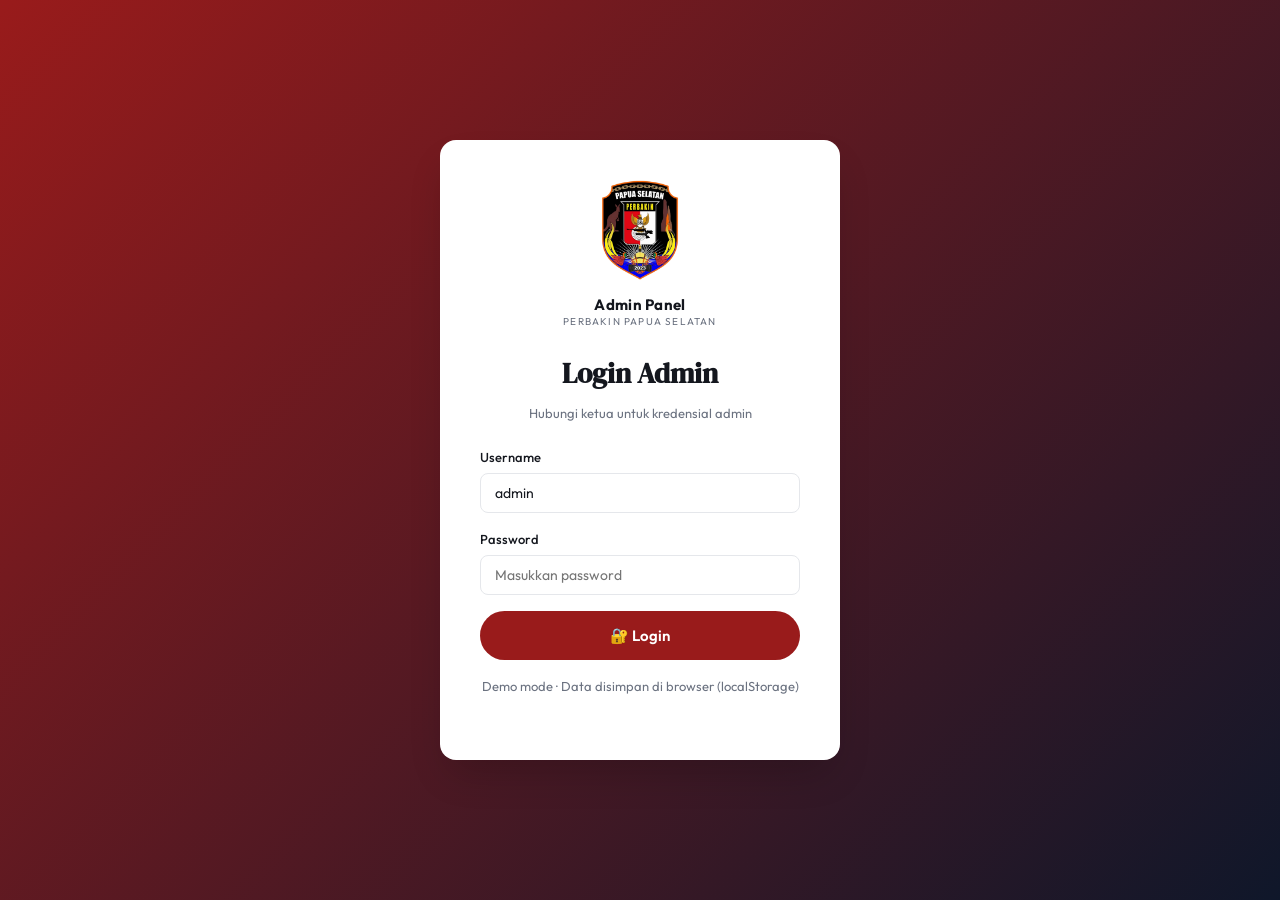
==== admin.html @ 701f8ef0 "Multi-upload galeri + PDF 100MB" ====
<!DOCTYPE html>
<html lang="id">
<head>
<meta charset="UTF-8" />
<meta name="viewport" content="width=device-width, initial-scale=1.0" />
<title>Admin — PERBAKIN Papua Selatan</title>
<link rel="preconnect" href="https://fonts.googleapis.com">
<link rel="preconnect" href="https://fonts.gstatic.com" crossorigin>
<link href="https://fonts.googleapis.com/css2?family=DM+Serif+Display&family=Outfit:wght@300;400;500;600;700;800&family=JetBrains+Mono:wght@400;500&display=swap" rel="stylesheet">
<link rel="icon" type="image/png" href="assets/logo.png">
<link rel="stylesheet" href="assets/style.css">
<style>
.empty-state { text-align: center; padding: 60px 24px; color: var(--muted); }
.pic-preview { width: 60px; height: 50px; border-radius: 6px; }
</style>
</head>
<body>

<!-- LOGIN SCREEN -->
<div id="login-screen" class="login-screen">
  <div class="login-box">
    <div class="logo" style="flex-direction: column; gap: 16px;">
      <img src="assets/logo.png" alt="PERBAKIN Papua Selatan" class="logo-img" style="height: 100px;" />
      <div class="logo-text text-center">
        <div class="logo-name">Admin Panel</div>
        <div class="logo-sub">PERBAKIN Papua Selatan</div>
      </div>
    </div>
    <h2>Login Admin</h2>
    <p>Hubungi ketua untuk kredensial admin</p>
    <form onsubmit="doLogin(event)">
      <div class="form-group">
        <label>Username</label>
        <input type="text" class="form-input" id="login-user" value="admin" required autocomplete="username">
      </div>
      <div class="form-group">
        <label>Password</label>
        <input type="password" class="form-input" id="login-pass" placeholder="Masukkan password" required autocomplete="current-password">
      </div>
      <button type="submit" class="btn btn-primary btn-block btn-lg">🔐 Login</button>
    </form>
    <p class="text-xs text-muted text-center mt-4">Demo mode · Data disimpan di browser (localStorage)</p>
  </div>
</div>

<!-- ADMIN LAYOUT -->
<div id="admin-layout" class="admin-layout" style="display: none;">
  <aside class="admin-sidebar">
    <a href="index.html" class="logo" style="margin-bottom: 8px;">
      <img src="assets/logo.png" alt="PERBAKIN Papua Selatan" class="logo-img" />
    </a>
    <div style="padding: 0 14px 16px; border-bottom: 1px solid #1e293b; margin-bottom: 16px;">
      <div class="logo-name" style="color: #fff; font-size: 13px;">Admin Panel</div>
      <div class="logo-sub" style="color: rgba(255,255,255,0.5);">PERBAKIN Papua Selatan</div>
    </div>
    <nav class="admin-nav">
      <a href="#" class="active" data-page="dashboard" onclick="showPage('dashboard')">📊 Dashboard</a>
      <a href="#" data-page="berita" onclick="showPage('berita')">📰 Berita</a>
      <a href="#" data-page="klub" onclick="showPage('klub')">🎯 Klub</a>
      <a href="#" data-page="pengurus" onclick="showPage('pengurus')">👥 Pengurus</a>
      <a href="#" data-page="pengumuman" onclick="showPage('pengumuman')">📢 Pengumuman</a>
      <a href="#" data-page="galeri" onclick="showPage('galeri')">🖼️ Galeri</a>
      <a href="#" data-page="kontak" onclick="showPage('kontak')">📞 Info Kontak</a>
      <a href="#" data-page="pendaftar" onclick="showPage('pendaftar')">👤 Pendaftar</a>
      <a href="#" data-page="pesan" onclick="showPage('pesan')">✉️ Pesan Masuk</a>
      <a href="#" data-page="settings" onclick="showPage('settings')">⚙️ Pengaturan</a>
      <a href="index.html" style="margin-top: 24px;">← Kembali ke Website</a>
      <a href="#" onclick="doLogout()">🚪 Logout</a>
    </nav>
  </aside>

  <main class="admin-main">
    <div id="admin-content"></div>
  </main>
</div>

<script src="assets/data.js"></script>
<script src="assets/app.js"></script>
<script>
let currentPage = 'dashboard';
const PIC_OPTIONS = ['pic-grad-1', 'pic-grad-2', 'pic-grad-3', 'pic-grad-4', 'pic-grad-5', 'pic-grad-6', 'pic-grad-7', 'pic-grad-8'];

function doLogin(e) {
  e.preventDefault();
  const user = document.getElementById('login-user').value.trim();
  const pass = document.getElementById('login-pass').value;

  const ADMIN_USER = 'admin';
  const ADMIN_PASS = '111';

  if (user !== ADMIN_USER || pass !== ADMIN_PASS) {
    showToast('Username atau password salah', 'error');
    document.getElementById('login-pass').value = '';
    document.getElementById('login-pass').focus();
    return;
  }

  document.getElementById('login-screen').style.display = 'none';
  document.getElementById('admin-layout').style.display = 'grid';
  showPage('dashboard');
  showToast('Login berhasil!', 'success');
}

function doLogout() {
  if (confirm('Yakin ingin logout?')) {
    document.getElementById('login-screen').style.display = 'flex';
    document.getElementById('admin-layout').style.display = 'none';
  }
}

function showPage(page) {
  currentPage = page;
  document.querySelectorAll('.admin-nav a').forEach(a => a.classList.remove('active'));
  const activeBtn = document.querySelector(`[data-page="${page}"]`);
  if (activeBtn) activeBtn.classList.add('active');

  const renderers = {
    dashboard: renderDashboard,
    berita: renderBeritaAdmin,
    klub: renderKlubAdmin,
    pengurus: renderPengurusAdmin,
    pengumuman: renderPengumumanAdmin,
    galeri: renderGaleriAdmin,
    kontak: renderKontakAdmin,
    pendaftar: renderPendaftarAdmin,
    pesan: renderPesanAdmin,
    settings: renderSettings
  };
  const fn = renderers[page] || renderDashboard;
  document.getElementById('admin-content').innerHTML = fn();
}

// DASHBOARD
function renderDashboard() {
  const berita = getData('berita');
  const klub = getData('klub');
  const pengumuman = getData('pengumuman');
  const pengurus = getData('pengurus');
  const pendaftar = JSON.parse(localStorage.getItem('perbakin_pendaftar') || '[]');
  const messages = JSON.parse(localStorage.getItem('perbakin_messages') || '[]');

  const totalAtlet = klub.reduce((sum, k) => sum + k.atlet, 0);
  const totalViews = berita.reduce((sum, b) => sum + (b.views || 0), 0);

  return `
    <div class="admin-header">
      <h1>Dashboard</h1>
      <div style="font-size: 13px; color: var(--muted);">Selamat datang di panel admin</div>
    </div>

    <div class="stats-grid">
      <div class="stat-card">
        <div class="label">Total Berita</div>
        <div class="num">${berita.length}</div>
        <div class="change">↑ ${berita.length} published</div>
      </div>
      <div class="stat-card">
        <div class="label">Total Klub</div>
        <div class="num">${klub.length}</div>
        <div class="change">${klub.filter(k => k.status === 'Aktif').length} aktif</div>
      </div>
      <div class="stat-card">
        <div class="label">Total Atlet</div>
        <div class="num">${totalAtlet}</div>
        <div class="change">${klub.length} klub</div>
      </div>
      <div class="stat-card">
        <div class="label">Total Views</div>
        <div class="num">${totalViews}</div>
        <div class="change">↑ Views artikel</div>
      </div>
      <div class="stat-card">
        <div class="label">Pendaftar Baru</div>
        <div class="num">${pendaftar.length}</div>
        <div class="change">${pendaftar.filter(p => p.status === 'Baru').length} perlu diproses</div>
      </div>
      <div class="stat-card">
        <div class="label">Pesan Masuk</div>
        <div class="num">${messages.length}</div>
        <div class="change">${messages.filter(m => m.status === 'Baru').length} belum dibaca</div>
      </div>
      <div class="stat-card">
        <div class="label">Pengurus</div>
        <div class="num">${pengurus.length}</div>
        <div class="change">Periode 2023-2027</div>
      </div>
      <div class="stat-card">
        <div class="label">Pengumuman</div>
        <div class="num">${pengumuman.length}</div>
        <div class="change">PDF aktif</div>
      </div>
    </div>

    <div style="background: linear-gradient(135deg, var(--primary), var(--secondary)); color: #fff; border-radius: 12px; padding: 24px; margin-bottom: 24px;">
      <h3 class="serif" style="font-size: 22px; margin-bottom: 8px; font-weight: 400;">👋 Selamat Datang di Admin Panel</h3>
      <p style="font-size: 14px; opacity: 0.9;">Kelola berita, klub, pengurus, pengumuman, dan galeri dari sini. Semua perubahan akan tersimpan di browser dan langsung terlihat di website publik.</p>
    </div>

    <h3 style="font-family: 'DM Serif Display', serif; font-size: 22px; margin-bottom: 16px;">Berita Terbaru</h3>
    <table class="admin-table">
      <thead><tr><th>Gambar</th><th>Judul</th><th>Kategori</th><th>Tanggal</th><th>Views</th></tr></thead>
      <tbody>
        ${berita.slice(0, 5).map(b => `
          <tr>
            <td><div class="row-img ${b.pic}"></div></td>
            <td><strong>${b.judul.substring(0, 50)}${b.judul.length > 50 ? '...' : ''}</strong></td>
            <td><span class="tag tag-red-soft">${b.kategori}</span></td>
            <td>${formatDate(b.tanggal)}</td>
            <td>${b.views || 0}</td>
          </tr>
        `).join('')}
      </tbody>
    </table>
  `;
}

// BERITA ADMIN
function renderBeritaAdmin() {
  const berita = getData('berita');
  return `
    <div class="admin-header">
      <h1>Kelola Berita</h1>
      <button class="btn btn-primary" onclick="formBerita()">+ Tambah Berita</button>
    </div>
    <table class="admin-table">
      <thead><tr><th>Gambar</th><th>Judul</th><th>Kategori</th><th>Tanggal</th><th>Views</th><th>Aksi</th></tr></thead>
      <tbody>
        ${berita.length === 0 ? '<tr><td colspan="6" class="empty-state">Belum ada berita. Klik "+ Tambah Berita" untuk mulai.</td></tr>' : berita.map(b => `
          <tr data-id="${b.id}">
            <td><div class="row-img ${b.pic}"></div></td>
            <td><strong>${b.judul.substring(0, 50)}${b.judul.length > 50 ? '...' : ''}</strong></td>
            <td><span class="tag tag-red-soft">${b.kategori}</span></td>
            <td>${formatDate(b.tanggal)}</td>
            <td>${b.views || 0}</td>
            <td>
              <button class="btn btn-sm btn-outline" onclick="formBerita(${b.id})">Edit</button>
              <button class="btn btn-sm btn-danger" onclick="hapusItem('berita', ${b.id})">Hapus</button>
            </td>
          </tr>
        `).join('')}
      </tbody>
    </table>
  `;
}

function formBerita(id = null) {
  const item = id ? getData('berita').find(b => b.id === id) : {};
  const content = `
    <div class="modal-header">
      <h3>${id ? 'Edit' : 'Tambah'} Berita</h3>
      <button onclick="closeModal()" style="font-size: 24px;">✕</button>
    </div>
    <div class="modal-body">
      <div class="form-group">
        <label>Judul *</label>
        <input type="text" class="form-input" id="modal-judul" value="${item.judul || ''}" required>
      </div>
      <div class="form-group">
        <label>Kategori *</label>
        <select class="form-select" id="modal-kategori">
          <option ${item.kategori === 'Kegiatan' ? 'selected' : ''}>Kegiatan</option>
          <option ${item.kategori === 'Prestasi' ? 'selected' : ''}>Prestasi</option>
          <option ${item.kategori === 'Pelatihan' ? 'selected' : ''}>Pelatihan</option>
          <option ${item.kategori === 'Pengumuman' ? 'selected' : ''}>Pengumuman</option>
          <option ${item.kategori === 'Regulasi' ? 'selected' : ''}>Regulasi</option>
        </select>
      </div>
      <div class="form-group">
        <label>Tanggal *</label>
        <input type="date" class="form-input" id="modal-tanggal" value="${item.tanggal || new Date().toISOString().split('T')[0]}" required>
      </div>
      <div class="form-group">
        <label>Excerpt (Ringkasan) *</label>
        <textarea class="form-textarea" id="modal-excerpt" style="min-height: 60px;" required>${item.excerpt || ''}</textarea>
      </div>
      <div class="form-group">
        <label>Konten Lengkap *</label>
        <textarea class="form-textarea" id="modal-content" required>${item.content || ''}</textarea>
        <div class="form-hint">Pisahkan paragraf dengan baris kosong (enter 2x)</div>
      </div>
      <div class="form-group">
        <label>Gambar Cover</label>
        <select class="form-select" id="modal-pic">
          ${PIC_OPTIONS.map(p => `<option value="${p}" ${item.pic === p ? 'selected' : ''}>${p.replace('pic-grad-', 'Gradient ')}</option>`).join('')}
        </select>
      </div>
    </div>
    <div class="modal-footer">
      <button class="btn btn-outline" onclick="closeModal()">Batal</button>
      <button class="btn btn-primary" onclick="simpanBerita(${id || 'null'})">💾 Simpan</button>
    </div>
  `;
  showModal(content);
}

function simpanBerita(id) {
  const data = {
    judul: document.getElementById('modal-judul').value,
    kategori: document.getElementById('modal-kategori').value,
    tanggal: document.getElementById('modal-tanggal').value,
    excerpt: document.getElementById('modal-excerpt').value,
    content: document.getElementById('modal-content').value,
    pic: document.getElementById('modal-pic').value
  };
  if (!data.judul || !data.excerpt || !data.content) {
    showToast('Lengkapi semua field wajib!', 'error');
    return;
  }
  if (id) {
    updateItem('berita', id, data);
    showToast('Berita berhasil diperbarui!', 'success');
  } else {
    addItem('berita', data);
    showToast('Berita berhasil ditambahkan!', 'success');
  }
  closeModal();
  showPage('berita');
}

// KLUB ADMIN
function renderKlubAdmin() {
  const klub = getData('klub');
  return `
    <div class="admin-header">
      <h1>Kelola Klub Menembak</h1>
      <button class="btn btn-primary" onclick="formKlub()">+ Tambah Klub</button>
    </div>
    <table class="admin-table">
      <thead><tr><th>Inisial</th><th>Nama</th><th>Kabupaten</th><th>Atlet</th><th>Kategori</th><th>Status</th><th>Aksi</th></tr></thead>
      <tbody>
        ${klub.length === 0 ? '<tr><td colspan="7" class="empty-state">Belum ada klub.</td></tr>' : klub.map(k => `
          <tr data-id="${k.id}">
            <td><div class="row-img" style="background: var(--primary-soft); color: var(--primary); display: flex; align-items: center; justify-content: center; font-weight: 700;">${k.singkatan.substring(0, 2)}</div></td>
            <td><strong>${k.nama}</strong></td>
            <td>${k.kabupaten}</td>
            <td>${k.atlet}</td>
            <td>${k.kategori}</td>
            <td><span class="tag ${k.status === 'Aktif' ? 'tag-green' : 'tag-amber'}">${k.status}</span></td>
            <td>
              <button class="btn btn-sm btn-outline" onclick="formKlub(${k.id})">Edit</button>
              <button class="btn btn-sm btn-danger" onclick="hapusItem('klub', ${k.id})">Hapus</button>
            </td>
          </tr>
        `).join('')}
      </tbody>
    </table>
  `;
}

function formKlub(id = null) {
  const item = id ? getData('klub').find(k => k.id === id) : {};
  const content = `
    <div class="modal-header">
      <h3>${id ? 'Edit' : 'Tambah'} Klub</h3>
      <button onclick="closeModal()" style="font-size: 24px;">✕</button>
    </div>
    <div class="modal-body">
      <div class="form-group">
        <label>Nama Klub *</label>
        <input type="text" class="form-input" id="modal-nama" value="${item.nama || ''}" required>
      </div>
      <div class="form-group">
        <label>Singkatan *</label>
        <input type="text" class="form-input" id="modal-singkatan" value="${item.singkatan || ''}" required>
      </div>
      <div class="form-group">
        <label>Kabupaten *</label>
        <select class="form-select" id="modal-kabupaten">
          <option ${item.kabupaten === 'Merauke' ? 'selected' : ''}>Merauke</option>
          <option ${item.kabupaten === 'Boven Digoel' ? 'selected' : ''}>Boven Digoel</option>
          <option ${item.kabupaten === 'Mappi' ? 'selected' : ''}>Mappi</option>
          <option ${item.kabupaten === 'Asmat' ? 'selected' : ''}>Asmat</option>
        </select>
      </div>
      <div class="form-group">
        <label>Tahun Berdiri *</label>
        <input type="number" class="form-input" id="modal-tahun" value="${item.tahun || 2020}" required>
      </div>
      <div class="form-group">
        <label>Jumlah Atlet *</label>
        <input type="number" class="form-input" id="modal-atlet" value="${item.atlet || 0}" required>
      </div>
      <div class="form-group">
        <label>Jumlah Kategori Senjata *</label>
        <input type="number" class="form-input" id="modal-kategori" value="${item.kategori || 1}" required>
      </div>
      <div class="form-group">
        <label>Status *</label>
        <select class="form-select" id="modal-status">
          <option ${item.status === 'Aktif' ? 'selected' : ''}>Aktif</option>
          <option ${item.status === 'Persiapan' ? 'selected' : ''}>Persiapan</option>
          <option ${item.status === 'Non-aktif' ? 'selected' : ''}>Non-aktif</option>
        </select>
      </div>
      <div class="form-group">
        <label>Deskripsi</label>
        <textarea class="form-textarea" id="modal-deskripsi">${item.deskripsi || ''}</textarea>
      </div>
    </div>
    <div class="modal-footer">
      <button class="btn btn-outline" onclick="closeModal()">Batal</button>
      <button class="btn btn-primary" onclick="simpanKlub(${id || 'null'})">💾 Simpan</button>
    </div>
  `;
  showModal(content);
}

function simpanKlub(id) {
  const data = {
    nama: document.getElementById('modal-nama').value,
    singkatan: document.getElementById('modal-singkatan').value,
    kabupaten: document.getElementById('modal-kabupaten').value,
    tahun: parseInt(document.getElementById('modal-tahun').value),
    atlet: parseInt(document.getElementById('modal-atlet').value),
    kategori: parseInt(document.getElementById('modal-kategori').value),
    status: document.getElementById('modal-status').value,
    deskripsi: document.getElementById('modal-deskripsi').value
  };
  if (!data.nama || !data.singkatan) {
    showToast('Lengkapi field wajib!', 'error');
    return;
  }
  if (id) {
    updateItem('klub', id, data);
    showToast('Klub berhasil diperbarui!', 'success');
  } else {
    addItem('klub', data);
    showToast('Klub berhasil ditambahkan!', 'success');
  }
  closeModal();
  showPage('klub');
}

// PENGURUS ADMIN
function renderPengurusAdmin() {
  const pengurus = getData('pengurus');
  return `
    <div class="admin-header">
      <h1>Kelola Pengurus</h1>
      <button class="btn btn-primary" onclick="formPengurus()">+ Tambah Pengurus</button>
    </div>
    <p class="text-muted" style="margin-bottom: 16px; font-size: 13px;">Total ${pengurus.length} pengurus. Gunakan filter atau tambah baru.</p>
    <table class="admin-table">
      <thead><tr><th>Group</th><th>Jabatan</th><th>Nama</th><th>Periode</th><th>Aksi</th></tr></thead>
      <tbody>
        ${pengurus.map(p => `
          <tr data-id="${p.id}">
            <td><span class="tag tag-blue-soft">${p.group || 'Lainnya'}</span></td>
            <td>${p.jabatan}</td>
            <td><strong>${p.nama}</strong>${p.isKetua ? ' <span class="tag tag-amber" style="margin-left: 6px;">⭐ Ketua</span>' : ''}</td>
            <td>${p.periode || '-'}</td>
            <td>
              <button class="btn btn-sm btn-outline" onclick="formPengurus(${p.id})">Edit</button>
              <button class="btn btn-sm btn-danger" onclick="hapusItem('pengurus', ${p.id})">Hapus</button>
            </td>
          </tr>
        `).join('')}
      </tbody>
    </table>
  `;
}

function formPengurus(id = null) {
  const item = id ? getData('pengurus').find(p => p.id === id) : {};
  showModal(`
    <div class="modal-header"><h3>${id ? 'Edit' : 'Tambah'} Pengurus</h3><button onclick="closeModal()" style="font-size: 24px;">✕</button></div>
    <div class="modal-body">
      <div class="form-group">
        <label>Group / Bagian *</label>
        <select class="form-select" id="modal-group">
          <option ${item.group === 'Badan Pelindung' ? 'selected' : ''}>Badan Pelindung</option>
          <option ${item.group === 'Badan Penasehat' ? 'selected' : ''}>Badan Penasehat</option>
          <option ${item.group === 'Pengurus Inti' ? 'selected' : ''}>Pengurus Inti</option>
          <option ${item.group === 'Bidang Tembak Sasaran' ? 'selected' : ''}>Bidang Tembak Sasaran</option>
          <option ${item.group === 'Bidang Berburu' ? 'selected' : ''}>Bidang Berburu</option>
          <option ${item.group === 'Bidang Tembak Reaksi' ? 'selected' : ''}>Bidang Tembak Reaksi</option>
          <option ${item.group === 'Bidang Organisasi' ? 'selected' : ''}>Bidang Organisasi</option>
          <option ${item.group === 'Komisi Kepelatihan & Perwasitan' ? 'selected' : ''}>Komisi Kepelatihan & Perwasitan</option>
          <option ${item.group === 'Komisi Pembinaan Prestasi' ? 'selected' : ''}>Komisi Pembinaan Prestasi</option>
          <option ${item.group === 'Bidang Sarana & Prasarana' ? 'selected' : ''}>Bidang Sarana & Prasarana</option>
          <option ${item.group === 'Bidang Humas & Kemitraan' ? 'selected' : ''}>Bidang Humas & Kemitraan</option>
          <option ${item.group === 'Bidang Usaha & Dana' ? 'selected' : ''}>Bidang Usaha & Dana</option>
        </select>
      </div>
      <div class="form-group"><label>Jabatan *</label><input type="text" class="form-input" id="modal-jabatan" value="${item.jabatan || ''}" required></div>
      <div class="form-group"><label>Nama Lengkap *</label><input type="text" class="form-input" id="modal-nama" value="${item.nama || ''}" required></div>
      <div class="form-group"><label>Periode</label><input type="text" class="form-input" id="modal-periode" value="${item.periode || '2023-2027'}"></div>
      <div class="form-group">
        <label><input type="checkbox" id="modal-isKetua" ${item.isKetua ? 'checked' : ''}> Tandai sebagai Ketua Umum (tampilkan foto)</label>
      </div>
    </div>
    <div class="modal-footer">
      <button class="btn btn-outline" onclick="closeModal()">Batal</button>
      <button class="btn btn-primary" onclick="simpanPengurus(${id || 'null'})">💾 Simpan</button>
    </div>
  `);
}

function simpanPengurus(id) {
  const data = {
    group: document.getElementById('modal-group').value,
    jabatan: document.getElementById('modal-jabatan').value,
    nama: document.getElementById('modal-nama').value,
    periode: document.getElementById('modal-periode').value,
    isKetua: document.getElementById('modal-isKetua').checked
  };
  if (!data.jabatan || !data.nama) {
    showToast('Lengkapi field!', 'error');
    return;
  }
  if (id) {
    updateItem('pengurus', id, data);
    showToast('Pengurus diperbarui!', 'success');
  } else {
    addItem('pengurus', data);
    showToast('Pengurus ditambahkan!', 'success');
  }
  closeModal();
  showPage('pengurus');
}

// PENGUMUMAN ADMIN
function renderPengumumanAdmin() {
  const pengumuman = getData('pengumuman');
  return `
    <div class="admin-header">
      <h1>Kelola Pengumuman</h1>
      <button class="btn btn-primary" onclick="formPengumuman()">+ Tambah Pengumuman</button>
    </div>
    <table class="admin-table">
      <thead><tr><th>Judul</th><th>Tanggal</th><th>Aksi</th></tr></thead>
      <tbody>
        ${pengumuman.length === 0 ? '<tr><td colspan="3" class="empty-state">Belum ada pengumuman.</td></tr>' : pengumuman.map(p => `
          <tr>
            <td><strong>${p.judul.substring(0, 60)}${p.judul.length > 60 ? '...' : ''}</strong></td>
            <td>${formatDate(p.tanggal)}</td>
            <td>
              <button class="btn btn-sm btn-outline" onclick="formPengumuman(${p.id})">Edit</button>
              <button class="btn btn-sm btn-danger" onclick="hapusItem('pengumuman', ${p.id})">Hapus</button>
            </td>
          </tr>
        `).join('')}
      </tbody>
    </table>
  `;
}

function formPengumuman(id = null) {
  const item = id ? getData('pengumuman').find(p => p.id === id) : {};
  showModal(`
    <div class="modal-header"><h3>${id ? 'Edit' : 'Tambah'} Pengumuman</h3><button onclick="closeModal()" style="font-size: 24px;">✕</button></div>
    <div class="modal-body">
      <div class="form-group"><label>Judul *</label><input type="text" class="form-input" id="modal-judul" value="${item.judul || ''}" required></div>
      <div class="form-group"><label>Tanggal *</label><input type="date" class="form-input" id="modal-tanggal" value="${item.tanggal || new Date().toISOString().split('T')[0]}" required></div>
      <div class="form-group">
        <label>Gambar / Poster (opsional, maks 2MB)</label>
        <input type="file" class="form-input" id="modal-gambar" accept="image/*" onchange="previewGambar(this, 'preview-gambar')">
        <div id="preview-gambar" style="margin-top: 8px; ${item.gambar ? '' : 'display:none;'}">
          ${item.gambar ? `<img src="${item.gambar}" style="max-width: 100%; max-height: 200px; border-radius: 6px; border: 1px solid var(--line);">` : ''}
        </div>
      </div>
      <div class="form-group">
        <label>File PDF (opsional, maks 100MB)</label>
        <input type="file" class="form-input" id="modal-pdf" accept="application/pdf" onchange="previewPdf(this, 'preview-pdf')">
        <div id="preview-pdf" style="margin-top: 8px; font-size: 13px; color: var(--ink-mid); ${item.pdf ? '' : 'display:none;'}">
          ${item.pdf ? `📄 <strong>${item.pdfName || 'File PDF'}</strong> <span style="color: var(--muted);">(tersimpan)</span>` : ''}
        </div>
      </div>
      <div style="background: #fef3c7; border-left: 3px solid #f59e0b; padding: 12px; border-radius: 6px; margin-top: 12px; font-size: 12px; color: #78350f;">
        <strong>⚠️ PENTING — Limit Browser:</strong><br>
        File disimpan sebagai <strong>base64 di localStorage browser</strong>, bukan di server. Browser punya batas <strong>~5-10MB per origin</strong>.<br><br>
        <strong>Untuk file &gt; 5MB:</strong> upload ke Google Drive / Dropbox, lalu simpan sebagai <strong>link eksternal</strong> (fitur ini akan datang).<br>
        <strong>Risiko file 100MB:</strong> base64 = 133MB string, akan <strong>mengisi localStorage &amp; menyebabkan data hilang</strong>.
      </div>
      <p class="text-muted" style="font-size: 12px; margin-top: 8px;">
        · File disimpan sebagai base64 di browser (tidak upload ke server)<br>
        · Kosongkan field upload = gunakan file lama (saat edit) atau tidak ada file (saat tambah)
      </p>
    </div>
    <div class="modal-footer">
      <button class="btn btn-outline" onclick="closeModal()">Batal</button>
      <button class="btn btn-primary" onclick="simpanPengumuman(${id || 'null'})">💾 Simpan</button>
    </div>
  `);
}

function previewGambar(input, targetId) {
  const file = input.files[0];
  const target = document.getElementById(targetId);
  if (!file) {
    target.style.display = 'none';
    target.innerHTML = '';
    return;
  }
  if (file.size > 2 * 1024 * 1024) {
    showToast('Ukuran gambar maksimal 2MB!', 'error');
    input.value = '';
    return;
  }
  const reader = new FileReader();
  reader.onload = (e) => {
    target.style.display = 'block';
    target.innerHTML = `<img src="${e.target.result}" style="max-width: 100%; max-height: 200px; border-radius: 6px; border: 1px solid var(--line);">`;
  };
  reader.readAsDataURL(file);
}

function previewPdf(input, targetId) {
  const file = input.files[0];
  const target = document.getElementById(targetId);
  if (!file) {
    target.style.display = 'none';
    target.innerHTML = '';
    return;
  }
  if (file.size > 100 * 1024 * 1024) {
    showToast('Ukuran PDF maksimal 100MB!', 'error');
    input.value = '';
    return;
  }
  target.style.display = 'block';
  target.innerHTML = `📄 <strong>${file.name}</strong> <span style="color: var(--muted);">(${(file.size/1024/1024).toFixed(2)} MB — siap diupload)</span>`;
}

function simpanPengumuman(id) {
  const data = {
    judul: document.getElementById('modal-judul').value,
    tanggal: document.getElementById('modal-tanggal').value
  };
  if (!data.judul) { showToast('Lengkapi field!', 'error'); return; }

  // Existing data (untuk edit)
  const existing = id ? getData('pengumuman').find(p => p.id === id) : null;
  data.gambar = existing ? existing.gambar : null;
  data.pdf = existing ? existing.pdf : null;
  data.pdfName = existing ? existing.pdfName : null;

  const gambarInput = document.getElementById('modal-gambar');
  const pdfInput = document.getElementById('modal-pdf');

  // Helper: read file as base64
  function readFileBase64(file) {
    return new Promise((resolve, reject) => {
      const reader = new FileReader();
      reader.onload = e => resolve(e.target.result);
      reader.onerror = reject;
      reader.readAsDataURL(file);
    });
  }

  // Save dengan async handling (FileReader)
  (async () => {
    try {
      if (gambarInput.files[0]) {
        if (gambarInput.files[0].size > 2 * 1024 * 1024) {
          showToast('Ukuran gambar maksimal 2MB!', 'error');
          return;
        }
        data.gambar = await readFileBase64(gambarInput.files[0]);
      }
      if (pdfInput.files[0]) {
        if (pdfInput.files[0].size > 100 * 1024 * 1024) {
          showToast('Ukuran PDF maksimal 100MB!', 'error');
          return;
        }
        data.pdf = await readFileBase64(pdfInput.files[0]);
        data.pdfName = pdfInput.files[0].name;
      }

      if (id) {
        updateItem('pengumuman', id, data);
        showToast('Pengumuman diperbarui!', 'success');
      } else {
        addItem('pengumuman', data);
        showToast('Pengumuman ditambahkan!', 'success');
      }
      closeModal();
      showPage('pengumuman');
    } catch (err) {
      showToast('Gagal membaca file: ' + err.message, 'error');
    }
  })();
}

// GALERI ADMIN
function renderGaleriAdmin() {
  const galeri = getData('galeri');
  return `
    <div class="admin-header">
      <h1>Kelola Galeri</h1>
      <button class="btn btn-primary" onclick="formGaleri()">+ Tambah Foto</button>
    </div>
    <div style="display: grid; grid-template-columns: repeat(4, 1fr); gap: 16px;">
      ${galeri.length === 0 ? '<p class="empty-state" style="grid-column: 1/-1;">Belum ada foto.</p>' : galeri.map(g => `
        <div style="background: #fff; border-radius: 10px; overflow: hidden; border: 1px solid var(--line);">
          <div class="galeri-pic ${g.pic}" style="aspect-ratio: 1;"></div>
          <div style="padding: 12px;">
            <div style="font-size: 11px; color: var(--muted);">${formatDate(g.tanggal)}</div>
            <h4 style="font-size: 13px; margin: 4px 0 8px;">${g.judul}</h4>
            <div style="display: flex; gap: 4px;">
              <button class="btn btn-sm btn-outline" style="flex: 1;" onclick="formGaleri(${g.id})">Edit</button>
              <button class="btn btn-sm btn-danger" onclick="hapusItem('galeri', ${g.id})">Hapus</button>
            </div>
          </div>
        </div>
      `).join('')}
    </div>
  `;
}

function formGaleri(id = null) {
  const item = id ? getData('galeri').find(g => g.id === id) : {};
  const existingFiles = item.files || (item.pic ? [{ type: 'gradient', name: item.pic, data: null }] : []);
  showModal(`
    <div class="modal-header"><h3>${id ? 'Edit' : 'Tambah'} Galeri</h3><button onclick="closeModal()" style="font-size: 24px;">✕</button></div>
    <div class="modal-body">
      <div class="form-group"><label>Judul Album / Kegiatan *</label><input type="text" class="form-input" id="modal-judul" value="${item.judul || ''}" required placeholder="Contoh: Kejuaraan Daerah 2026"></div>
      <div class="form-group"><label>Tanggal *</label><input type="date" class="form-input" id="modal-tanggal" value="${item.tanggal || new Date().toISOString().split('T')[0]}" required></div>
      <div class="form-group">
        <label>Upload Foto & Video (maks 10 file)</label>
        <input type="file" class="form-input" id="modal-files" accept="image/*,video/*" multiple onchange="previewGaleriFiles(this)">
        <div id="preview-files" style="display: grid; grid-template-columns: repeat(4, 1fr); gap: 8px; margin-top: 10px;"></div>
        <div id="files-info" style="margin-top: 8px; font-size: 12px; color: var(--muted);"></div>
        ${existingFiles.length > 0 && existingFiles[0].data ? `<div style="margin-top: 12px; padding: 8px; background: #f0f9ff; border-radius: 6px; font-size: 12px;">📁 ${existingFiles.length} file tersimpan (kosongkan upload = tetap pakai file lama)</div>` : ''}
      </div>
      <p class="text-muted" style="font-size: 12px; margin-top: 8px;">
        · Foto: maks 5MB per file<br>
        · Video: maks 50MB per file<br>
        · Total maks 10 file (foto + video gabungan)<br>
        · File disimpan sebagai base64 di browser (tidak upload ke server)<br>
        · Total localStorage ~5MB, jangan upload terlalu banyak file besar
      </p>
    </div>
    <div class="modal-footer">
      <button class="btn btn-outline" onclick="closeModal()">Batal</button>
      <button class="btn btn-primary" onclick="simpanGaleri(${id || 'null'})">💾 Simpan</button>
    </div>
  `);
}

function previewGaleriFiles(input) {
  const files = input.files;
  const preview = document.getElementById('preview-files');
  const info = document.getElementById('files-info');
  preview.innerHTML = '';
  if (!files.length) { info.textContent = ''; return; }

  if (files.length > 10) {
    showToast('Maksimal 10 file! Kelebihan file akan diabaikan.', 'error');
  }
  const valid = Array.from(files).slice(0, 10);

  valid.forEach((file, i) => {
    const isImage = file.type.startsWith('image/');
    const isVideo = file.type.startsWith('video/');
    if (!isImage && !isVideo) return;

    // Validate size
    const maxSize = isImage ? 5 * 1024 * 1024 : 50 * 1024 * 1024;
    if (file.size > maxSize) {
      showToast(`${file.name} terlalu besar!`, 'error');
      return;
    }

    const div = document.createElement('div');
    div.style.cssText = 'position: relative; aspect-ratio: 1; background: var(--bg); border-radius: 6px; overflow: hidden; border: 1px solid var(--line);';
    const reader = new FileReader();
    reader.onload = (e) => {
      if (isImage) {
        div.innerHTML = `<img src="${e.target.result}" style="width: 100%; height: 100%; object-fit: cover;">`;
      } else {
        div.innerHTML = `<video src="${e.target.result}" style="width: 100%; height: 100%; object-fit: cover;" muted></video><div style="position: absolute; top: 50%; left: 50%; transform: translate(-50%, -50%); color: #fff; font-size: 24px; text-shadow: 0 2px 4px rgba(0,0,0,0.5);">▶</div>`;
      }
      div.innerHTML += `<div style="position: absolute; bottom: 0; left: 0; right: 0; background: rgba(0,0,0,0.6); color: #fff; font-size: 10px; padding: 2px 4px;">${isImage ? '📷' : '🎬'} ${(file.size/1024).toFixed(0)}KB</div>`;
    };
    reader.readAsDataURL(file);
    preview.appendChild(div);
  });

  info.innerHTML = `<strong>${valid.length} file</strong> dipilih (${isImageCount(valid)} foto, ${isVideoCount(valid)} video)`;
}

function isImageCount(files) { return Array.from(files).filter(f => f.type.startsWith('image/')).length; }
function isVideoCount(files) { return Array.from(files).filter(f => f.type.startsWith('video/')).length; }

function simpanGaleri(id) {
  const data = {
    judul: document.getElementById('modal-judul').value,
    tanggal: document.getElementById('modal-tanggal').value
  };
  if (!data.judul) { showToast('Lengkapi field!', 'error'); return; }

  // Existing data (untuk edit)
  const existing = id ? getData('galeri').find(g => g.id === id) : null;
  data.files = existing && existing.files ? existing.files : [];

  const filesInput = document.getElementById('modal-files');
  const newFiles = filesInput.files ? Array.from(filesInput.files).slice(0, 10) : [];

  // Helper
  function readFileBase64(file) {
    return new Promise((resolve, reject) => {
      const reader = new FileReader();
      reader.onload = e => resolve(e.target.result);
      reader.onerror = reject;
      reader.readAsDataURL(file);
    });
  }

  (async () => {
    try {
      if (newFiles.length > 0) {
        // Validasi
        for (const f of newFiles) {
          const isImage = f.type.startsWith('image/');
          const isVideo = f.type.startsWith('video/');
          if (!isImage && !isVideo) {
            showToast(`Format ${f.name} tidak didukung!`, 'error');
            return;
          }
          const maxSize = isImage ? 5 * 1024 * 1024 : 50 * 1024 * 1024;
          if (f.size > maxSize) {
            showToast(`${f.name} terlalu besar! Maks ${isImage ? '5MB' : '50MB'}`, 'error');
            return;
          }
        }
        // Convert semua
        const fileEntries = await Promise.all(newFiles.map(async (f) => ({
          type: f.type,
          name: f.name,
          size: f.size,
          data: await readFileBase64(f)
        })));
        data.files = fileEntries;
        // Auto-kategori berdasarkan file pertama
        data.kategori = fileEntries[0].type.startsWith('image/') ? 'Foto' : 'Video';
      } else {
        // Edit tanpa upload: pakai kategori existing
        data.kategori = existing.kategori || 'Foto';
      }

      if (id) {
        updateItem('galeri', id, data);
        showToast('Galeri diperbarui!', 'success');
      } else {
        addItem('galeri', data);
        showToast(`Galeri ditambahkan (${data.files.length} file)!`, 'success');
      }
      closeModal();
      showPage('galeri');
    } catch (err) {
      showToast('Gagal membaca file: ' + err.message, 'error');
    }
  })();
}

// KONTAK ADMIN
function renderKontakAdmin() {
  const k = getData('kontak');
  return `
    <div class="admin-header">
      <h1>Kelola Info Kontak</h1>
      <button class="btn btn-primary" onclick="formKontak()">✏️ Edit Info Kontak</button>
    </div>
    <p class="text-muted" style="margin-bottom: 24px; font-size: 13px;">Informasi kontak ini akan tampil di halaman <a href="kontak.html" target="_blank">Kontak</a> publik dan semua tombol WhatsApp di website.</p>

    <div style="display: grid; grid-template-columns: repeat(2, 1fr); gap: 16px;">
      ${Object.entries(k).map(([key, item]) => `
        <div style="background: #fff; border: 1px solid var(--line); border-radius: 12px; padding: 20px; display: flex; gap: 14px; align-items: start;">
          <div style="width: 48px; height: 48px; border-radius: 10px; background: ${item.iconBg}; color: ${item.iconColor}; display: flex; align-items: center; justify-content: center; font-size: 22px; flex-shrink: 0;">${item.icon}</div>
          <div style="flex: 1;">
            <div style="font-size: 10px; color: var(--muted); letter-spacing: 1.5px; text-transform: uppercase; margin-bottom: 4px;">${item.label}</div>
            <div style="font-size: 15px; font-weight: 600; color: var(--ink); margin-bottom: 2px;">${item.judul}</div>
            ${item.subjudul ? `<div style="font-size: 12px; color: var(--muted);">${item.subjudul}</div>` : ''}
            ${item.nomor ? `<div style="font-size: 11px; color: var(--primary); margin-top: 6px; font-family: 'JetBrains Mono', monospace;">Nomor WA: ${item.nomor}</div>` : ''}
          </div>
        </div>
      `).join('')}
    </div>

    <div style="background: linear-gradient(135deg, #fef3e2 0%, #fff 100%); border: 1px solid var(--accent-soft); border-radius: 12px; padding: 20px; margin-top: 24px;">
      <h4 style="font-size: 14px; font-weight: 600; margin-bottom: 8px;">💡 Tips</h4>
      <p style="font-size: 13px; color: var(--ink-mid); line-height: 1.6;">
        · Untuk nomor WhatsApp, gunakan format internasional tanpa tanda + (contoh: <code>6281234567890</code>)<br/>
        · Email akan otomatis jadi link mailto di halaman kontak<br/>
        · Perubahan langsung tampil di website publik setelah disimpan
      </p>
    </div>
  `;
}

function formKontak() {
  const k = getData('kontak');
  const items = ['sekretariat', 'whatsapp', 'email'];
  const fields = items.map(key => {
    const item = k[key];
    return `
      <div style="padding: 16px; background: var(--bg); border-radius: 10px; margin-bottom: 12px;">
        <h4 style="font-size: 13px; font-weight: 600; margin-bottom: 12px; display: flex; align-items: center; gap: 8px;">
          <span style="font-size: 18px;">${item.icon}</span> ${item.label}
        </h4>
        <div class="form-group" style="margin-bottom: 8px;">
          <label>Judul / Nilai Utama *</label>
          <input type="text" class="form-input" id="kontak-${key}-judul" value="${item.judul.replace(/"/g, '&quot;')}" required>
        </div>
        <div class="form-group" style="margin-bottom: 8px;">
          <label>Subjudul / Catatan</label>
          <input type="text" class="form-input" id="kontak-${key}-subjudul" value="${(item.subjudul || '').replace(/"/g, '&quot;')}" placeholder="Misal: jam operasional, hari, dll">
        </div>
        ${key === 'whatsapp' ? `
        <div class="form-group" style="margin-bottom: 0;">
          <label>Nomor WhatsApp (format: 628xxxxxxxxxx)</label>
          <input type="text" class="form-input" id="kontak-${key}-nomor" value="${item.nomor || ''}" placeholder="6281234567890">
        </div>
        ` : ''}
      </div>
    `;
  }).join('');

  showModal(`
    <div class="modal-header">
      <h3>Edit Info Kontak</h3>
      <button onclick="closeModal()" style="font-size: 24px;">✕</button>
    </div>
    <div class="modal-body">
      ${fields}
    </div>
    <div class="modal-footer">
      <button class="btn btn-outline" onclick="closeModal()">Batal</button>
      <button class="btn btn-primary" onclick="simpanKontak()">💾 Simpan Semua</button>
    </div>
  `);
}

function simpanKontak() {
  const items = ['sekretariat', 'whatsapp', 'email'];
  const k = getData('kontak');
  items.forEach(key => {
    if (!k[key]) return;
    const judul = document.getElementById(`kontak-${key}-judul`).value.trim();
    const subjudul = document.getElementById(`kontak-${key}-subjudul`).value.trim();
    if (!judul) {
      showToast(`Field utama ${k[key].label} wajib diisi!`, 'error');
      throw new Error('Required field empty');
    }
    k[key].judul = judul;
    k[key].subjudul = subjudul;
    if (key === 'whatsapp') {
      const nomor = document.getElementById(`kontak-${key}-nomor`).value.trim();
      if (nomor) k[key].nomor = nomor;
    }
  });
  setData('kontak', k);
  showToast('Info kontak berhasil diperbarui!', 'success');
  closeModal();
  showPage('kontak');
}

// PENDAFTAR
function renderPendaftarAdmin() {
  const pendaftar = JSON.parse(localStorage.getItem('perbakin_pendaftar') || '[]');
  return `
    <div class="admin-header">
      <h1>Pendaftar Baru</h1>
      <span class="text-muted text-sm">${pendaftar.length} pendaftar</span>
    </div>
    ${pendaftar.length === 0 ? '<p class="empty-state">Belum ada pendaftar. Silakan tes dari halaman <a href="pendaftaran.html">Pendaftaran</a>.</p>' : `
      <table class="admin-table">
        <thead><tr><th>Tanggal</th><th>Nama</th><th>Domisili</th><th>Klub</th><th>Kategori</th><th>WhatsApp</th><th>Status</th><th>Aksi</th></tr></thead>
        <tbody>
          ${pendaftar.map(p => `
            <tr>
              <td>${formatDate(p.tanggal.split('T')[0])}</td>
              <td><strong>${p.nama}</strong></td>
              <td>${p.domisili}</td>
              <td>${p.klub}</td>
              <td>${p.kategori || '-'}</td>
              <td>${p.wa}</td>
              <td><span class="tag ${p.status === 'Baru' ? 'tag-amber' : 'tag-green'}">${p.status}</span></td>
              <td>
                <button class="btn btn-sm btn-wa" onclick="window.open('https://wa.me/${p.wa.replace(/[^0-9]/g, '')}', '_blank')">💬 Chat</button>
                <button class="btn btn-sm btn-success" onclick="updatePendaftar(${p.id}, 'Diproses')" style="background: #10b981; color: #fff;">✓</button>
                <button class="btn btn-sm btn-danger" onclick="hapusPendaftar(${p.id})">✕</button>
              </td>
            </tr>
          `).join('')}
        </tbody>
      </table>
    `}
  `;
}

function updatePendaftar(id, status) {
  const pendaftar = JSON.parse(localStorage.getItem('perbakin_pendaftar') || '[]');
  const idx = pendaftar.findIndex(p => p.id === id);
  if (idx >= 0) {
    pendaftar[idx].status = status;
    localStorage.setItem('perbakin_pendaftar', JSON.stringify(pendaftar));
    showPage('pendaftar');
    showToast(`Status diubah ke ${status}`, 'success');
  }
}

function hapusPendaftar(id) {
  if (confirm('Hapus pendaftar ini?')) {
    const pendaftar = JSON.parse(localStorage.getItem('perbakin_pendaftar') || '[]').filter(p => p.id !== id);
    localStorage.setItem('perbakin_pendaftar', JSON.stringify(pendaftar));
    showPage('pendaftar');
    showToast('Pendaftar dihapus', 'success');
  }
}

function renderPesanAdmin() {
  const messages = JSON.parse(localStorage.getItem('perbakin_messages') || '[]');
  return `
    <div class="admin-header">
      <h1>Pesan Masuk</h1>
      <span class="text-muted text-sm">${messages.length} pesan</span>
    </div>
    ${messages.length === 0 ? '<p class="empty-state">Belum ada pesan. Silakan tes dari halaman <a href="kontak.html">Kontak</a>.</p>' : `
      <div style="display: flex; flex-direction: column; gap: 12px;">
        ${messages.map(m => `
          <div style="background: #fff; border: 1px solid var(--line); border-radius: 10px; padding: 16px;">
            <div style="display: flex; justify-content: space-between; margin-bottom: 8px;">
              <div><strong>${m.nama}</strong> · <span class="text-muted">${m.email}</span></div>
              <div class="text-muted text-sm">${formatDate(m.tanggal.split('T')[0])}</div>
            </div>
            <div style="font-size: 13px; font-weight: 600; margin-bottom: 4px;">${m.subjek}</div>
            <p style="font-size: 13px; color: var(--ink-mid); margin-bottom: 8px;">${m.pesan}</p>
            <div style="display: flex; gap: 6px;">
              <button class="btn btn-sm btn-outline" onclick="hapusPesan(${m.id})">Hapus</button>
            </div>
          </div>
        `).join('')}
      </div>
    `}
  `;
}

function hapusPesan(id) {
  if (confirm('Hapus pesan ini?')) {
    const messages = JSON.parse(localStorage.getItem('perbakin_messages') || '[]').filter(m => m.id !== id);
    localStorage.setItem('perbakin_messages', JSON.stringify(messages));
    showPage('pesan');
    showToast('Pesan dihapus', 'success');
  }
}

function renderSettings() {
  return `
    <div class="admin-header">
      <h1>Pengaturan</h1>
    </div>
    <div style="background: #fff; border: 1px solid var(--line); border-radius: 12px; padding: 24px; max-width: 600px;">
      <h3 style="font-family: 'DM Serif Display', serif; font-size: 22px; margin-bottom: 8px;">Data & Reset</h3>
      <p class="text-muted" style="margin-bottom: 24px;">Kelola data website. Semua data tersimpan di browser (localStorage).</p>

      <div style="margin-bottom: 20px;">
        <h4 style="font-size: 14px; font-weight: 600; margin-bottom: 8px;">ℹ️ Info Website</h4>
        <div style="font-size: 13px; color: var(--ink-mid); line-height: 1.8;">
          · Total Berita: <strong>${getData('berita').length}</strong><br/>
          · Total Klub: <strong>${getData('klub').length}</strong><br/>
          · Total Pengurus: <strong>${getData('pengurus').length}</strong><br/>
          · Total Pengumuman: <strong>${getData('pengumuman').length}</strong><br/>
          · Total Galeri: <strong>${getData('galeri').length}</strong><br/>
          · Pendaftar Baru: <strong>${JSON.parse(localStorage.getItem('perbakin_pendaftar') || '[]').length}</strong><br/>
          · Pesan Masuk: <strong>${JSON.parse(localStorage.getItem('perbakin_messages') || '[]').length}</strong>
        </div>
      </div>

      <hr style="border: none; border-top: 1px solid var(--line); margin: 20px 0;">

      <div style="margin-bottom: 12px;">
        <h4 style="font-size: 14px; font-weight: 600; margin-bottom: 8px;">Reset Data</h4>
        <p class="text-sm text-muted" style="margin-bottom: 12px;">Kembalikan semua data ke kondisi awal. Tidak bisa dibatalkan.</p>
        <button class="btn btn-danger" onclick="resetAll()">⚠️ Reset Semua Data</button>
      </div>
    </div>
  `;
}

function resetAll() {
  if (confirm('Yakin reset SEMUA data? Semua perubahan akan hilang dan kembali ke data awal.')) {
    if (confirm('Konfirmasi sekali lagi: RESET?')) {
      resetData();
      showToast('Data direset!', 'success');
      showPage('dashboard');
    }
  }
}

function hapusItem(key, id) {
  const label = { berita: 'berita', klub: 'klub', pengurus: 'pengurus', pengumuman: 'pengumuman', galeri: 'foto' }[key];
  if (confirm(`Hapus ${label} ini?`)) {
    deleteItem(key, id);
    showToast(`${label} berhasil dihapus`, 'success');
    showPage(currentPage);
  }
}
</script>
</body>
</html>
---- assets/style.css ----
/* ============================================
   PERBAKIN PAPUA SELATAN — Main Stylesheet
   ============================================ */

/* RESET */
*, *::before, *::after { box-sizing: border-box; margin: 0; padding: 0; }
html { scroll-behavior: smooth; }
body { font-family: 'Outfit', -apple-system, BlinkMacSystemFont, sans-serif; line-height: 1.55; -webkit-font-smoothing: antialiased; background: #f5f5f7; color: #14171e; font-size: 15px; }
a { color: inherit; text-decoration: none; }
img { max-width: 100%; display: block; }
button { font-family: inherit; cursor: pointer; border: none; background: none; }
ul, ol { list-style: none; }
input, textarea, select { font-family: inherit; font-size: inherit; }

/* THEME */
:root {
  --primary: #991b1b;
  --primary-dark: #7c1515;
  --primary-soft: #fde7e7;
  --secondary: #0f172a;
  --blue: #1e3a8a;
  --blue2: #1d4ed8;
  --accent: #b87333;
  --accent-soft: #fef3e2;
  --wa: #25D366;
  --wa-dark: #128C7E;
  --ink: #14171e;
  --ink-mid: #3a4256;
  --muted: #6b7280;
  --line: #e5e7eb;
  --line-soft: #f3f4f6;
  --bg: #f5f5f7;
  --bg-card: #ffffff;
  --success: #047857;
  --warning: #d97706;
  --error: #b91c1c;
}

.serif { font-family: 'DM Serif Display', serif; font-weight: 400; }
.mono { font-family: 'JetBrains Mono', monospace; }
.container { max-width: 1280px; margin: 0 auto; padding: 0 24px; }
.wrapper { max-width: 1200px; margin: 0 auto; padding: 0 24px; }

/* UTILITY */
.flex { display: flex; }
.grid { display: grid; }
.gap-2 { gap: 8px; } .gap-3 { gap: 12px; } .gap-4 { gap: 16px; } .gap-6 { gap: 24px; }
.mt-2 { margin-top: 8px; } .mt-4 { margin-top: 16px; } .mt-6 { margin-top: 24px; } .mt-8 { margin-top: 32px; }
.text-center { text-align: center; }
.text-muted { color: var(--muted); }
.text-primary { color: var(--primary); }
.text-sm { font-size: 13px; }
.text-xs { font-size: 11px; }
.font-bold { font-weight: 600; }

/* BUTTONS */
.btn {
  display: inline-flex; align-items: center; gap: 8px;
  padding: 10px 18px;
  border-radius: 999px;
  font-size: 13px;
  font-weight: 600;
  transition: all 0.15s;
  white-space: nowrap;
  border: 1px solid transparent;
}
.btn:hover { transform: translateY(-1px); }
.btn-primary { background: var(--primary); color: #fff; }
.btn-primary:hover { background: var(--primary-dark); }
.btn-secondary { background: var(--secondary); color: #fff; }
.btn-secondary:hover { background: #1e293b; }
.btn-wa { background: var(--wa); color: #fff; }
.btn-wa:hover { background: var(--wa-dark); }
.btn-outline { background: transparent; color: var(--ink); border-color: var(--line); }
.btn-outline:hover { border-color: var(--ink); background: var(--bg); }
.btn-white { background: #fff; color: var(--primary); }
.btn-white:hover { background: #f9fafb; }
.btn-blue { background: var(--blue); color: #fff; }
.btn-blue:hover { background: var(--blue2); }
.btn-danger { background: #dc2626; color: #fff; }
.btn-danger:hover { background: #b91c1c; }
.btn-ghost { background: transparent; color: var(--ink-mid); }
.btn-ghost:hover { background: var(--bg); color: var(--ink); }
.btn-sm { padding: 6px 12px; font-size: 12px; }
.btn-lg { padding: 14px 28px; font-size: 15px; }
.btn-block { width: 100%; justify-content: center; }

/* TAGS */
.tag {
  display: inline-block;
  padding: 3px 10px;
  border-radius: 4px;
  font-size: 10px;
  font-weight: 700;
  letter-spacing: 1px;
  text-transform: uppercase;
}
.tag-red { background: var(--primary); color: #fff; }
.tag-red-soft { background: var(--primary-soft); color: var(--primary); }
.tag-blue { background: var(--blue); color: #fff; }
.tag-blue-soft { background: #dbeafe; color: var(--blue); }
.tag-amber { background: var(--accent-soft); color: var(--accent); }
.tag-green { background: #d1fae5; color: var(--success); }
.tag-gray { background: var(--line-soft); color: var(--muted); }
.tag-dark { background: var(--secondary); color: #fff; }

/* ============================================
   UTILITY BAR
   ============================================ */
.util-bar {
  background: var(--secondary);
  color: rgba(255,255,255,0.8);
  font-size: 12px;
  padding: 8px 0;
}
.util-bar .wrapper { display: flex; align-items: center; justify-content: space-between; }
.util-left, .util-right { display: flex; gap: 18px; align-items: center; }
.util-right a { color: rgba(255,255,255,0.7); transition: color 0.15s; }
.util-right a:hover { color: #fff; }

/* ============================================
   HEADER
   ============================================ */
.header-main { background: #fff; padding: 18px 0; border-bottom: 1px solid var(--line); position: sticky; top: 0; z-index: 100; }
.header-main .wrapper { display: flex; align-items: center; justify-content: space-between; gap: 24px; }
.logo { display: flex; align-items: center; gap: 12px; }
.logo-mark {
  width: 50px; height: 50px; border-radius: 10px;
  background: var(--primary); color: #fff;
  display: flex; align-items: center; justify-content: center;
  font-family: 'DM Serif Display', serif; font-size: 26px;
  position: relative; flex-shrink: 0;
}
.logo-mark::after { content: ""; position: absolute; left: 6px; right: 6px; bottom: 7px; height: 3px; background: #fff; border-radius: 2px; }
.logo-img { height: 56px; width: auto; display: block; }
.logo-text { line-height: 1.2; }
.logo-name { font-size: 15px; font-weight: 700; color: var(--ink); letter-spacing: 0.3px; }
.logo-name em { color: var(--primary); font-style: normal; }
.logo-sub { font-size: 10px; color: var(--muted); letter-spacing: 1.2px; text-transform: uppercase; margin-top: 2px; }
.header-search { flex: 1; max-width: 360px; position: relative; }
.header-search input {
  width: 100%; padding: 10px 16px 10px 40px;
  background: var(--bg);
  border: 1px solid var(--line);
  border-radius: 999px;
  font-size: 13px;
  color: var(--ink);
}
.header-search input:focus { outline: none; border-color: var(--primary); background: #fff; }
.header-search::before { content: "🔍"; position: absolute; left: 14px; top: 50%; transform: translateY(-50%); font-size: 12px; opacity: 0.5; }

/* ============================================
   NAVIGATION
   ============================================ */
.nav { background: var(--primary); position: sticky; top: 86px; z-index: 99; }
.nav .wrapper { display: flex; align-items: center; gap: 0; overflow-x: auto; scrollbar-width: none; }
.nav .wrapper::-webkit-scrollbar { display: none; }
.nav a {
  display: inline-flex; align-items: center;
  padding: 14px 18px;
  color: rgba(255,255,255,0.85);
  font-size: 12px;
  font-weight: 600;
  letter-spacing: 0.5px;
  text-transform: uppercase;
  border-bottom: 3px solid transparent;
  transition: all 0.15s;
  white-space: nowrap;
}
.nav a:hover { color: #fff; background: rgba(0,0,0,0.15); }
.nav a.active { color: #fff; background: rgba(0,0,0,0.2); border-bottom-color: #fff; }

/* ============================================
   HERO
   ============================================ */
.hero {
  position: relative;
  background: linear-gradient(135deg, var(--primary) 0%, #5b0a0a 50%, var(--secondary) 100%);
  color: #fff;
  padding: 80px 0 90px;
  overflow: hidden;
}
.hero::before {
  content: "";
  position: absolute;
  inset: 0;
  background:
    radial-gradient(circle at 80% 30%, rgba(255,255,255,0.08), transparent 50%),
    radial-gradient(circle at 20% 80%, rgba(184,115,51,0.15), transparent 50%);
}
.hero .wrapper { position: relative; display: grid; grid-template-columns: 1.2fr 1fr; gap: 60px; align-items: center; }
.hero h1 { font-family: 'DM Serif Display', serif; font-size: 60px; line-height: 1.05; letter-spacing: -0.01em; margin-bottom: 24px; }
.hero h1 em { font-style: italic; color: var(--accent); }
.hero p { font-size: 17px; line-height: 1.6; color: rgba(255,255,255,0.9); margin-bottom: 32px; max-width: 540px; }
.hero-ctas { display: flex; gap: 12px; flex-wrap: wrap; }
.hero-stats {
  display: grid; grid-template-columns: repeat(2, 1fr); gap: 12px;
  background: rgba(255,255,255,0.08);
  backdrop-filter: blur(20px);
  border: 1px solid rgba(255,255,255,0.15);
  border-radius: 20px;
  padding: 24px;
}
.hero-stat { padding: 12px; border-left: 2px solid var(--accent); }
.hero-stat .num { font-family: 'DM Serif Display', serif; font-size: 36px; line-height: 1; color: #fff; }
.hero-stat .num em { color: var(--accent); font-style: italic; }
.hero-stat .label { font-size: 11px; color: rgba(255,255,255,0.7); letter-spacing: 1.5px; text-transform: uppercase; margin-top: 6px; }

/* ============================================
   SECTION HEADERS
   ============================================ */
.section { padding: 64px 0; }
.section-head { display: flex; align-items: end; justify-content: space-between; margin-bottom: 32px; gap: 20px; padding-bottom: 16px; border-bottom: 2px solid var(--ink); }
.section-head h2 { font-family: 'DM Serif Display', serif; font-size: 32px; line-height: 1; }
.section-head .more { font-size: 12px; color: var(--primary); font-weight: 600; text-transform: uppercase; letter-spacing: 1px; }
.section-head .more:hover { color: var(--primary-dark); }

/* ============================================
   FEATURED NEWS
   ============================================ */
.featured-grid { display: grid; grid-template-columns: 1.6fr 1fr; gap: 24px; }
.featured-main {
  position: relative;
  aspect-ratio: 16/10;
  border-radius: 16px;
  overflow: hidden;
  background: linear-gradient(135deg, #7c1515 0%, #991b1b 60%, #b87333 100%);
  cursor: pointer;
  transition: transform 0.2s;
}
.featured-main:hover { transform: scale(1.01); }
.featured-main-content {
  position: absolute;
  bottom: 0; left: 0; right: 0;
  padding: 32px;
  background: linear-gradient(0deg, rgba(0,0,0,0.85) 0%, transparent 100%);
  color: #fff;
}
.featured-main-content h3 { font-family: 'DM Serif Display', serif; font-size: 28px; line-height: 1.15; margin-top: 14px; max-width: 90%; }
.featured-main-content .meta { font-size: 12px; color: rgba(255,255,255,0.7); margin-top: 10px; }
.featured-side { display: flex; flex-direction: column; gap: 12px; }
.featured-side-item {
  display: flex; gap: 14px;
  padding: 12px;
  border-radius: 10px;
  background: var(--bg);
  transition: all 0.15s;
  cursor: pointer;
}
.featured-side-item:hover { background: #fff; box-shadow: 0 4px 16px -4px rgba(0,0,0,0.08); }
.featured-side-item .pic { width: 90px; height: 80px; border-radius: 8px; flex-shrink: 0; }
.featured-side-item .pic.s1 { background: linear-gradient(135deg, #0f172a, #475569); }
.featured-side-item .pic.s2 { background: linear-gradient(135deg, #064e3b, #b87333); }
.featured-side-item .pic.s3 { background: linear-gradient(135deg, #1e3a8a, #3b82f6); }
.featured-side-item h4 { font-size: 14px; line-height: 1.3; font-weight: 600; }
.featured-side-item .meta { font-size: 11px; color: var(--muted); margin-bottom: 4px; }

/* ============================================
   NEWS GRID
   ============================================ */
.news-grid { display: grid; grid-template-columns: repeat(3, 1fr); gap: 20px; }
.news-card {
  background: #fff;
  border-radius: 12px;
  overflow: hidden;
  transition: all 0.2s;
  box-shadow: 0 1px 3px rgba(0,0,0,0.05);
  cursor: pointer;
}
.news-card:hover { transform: translateY(-3px); box-shadow: 0 12px 28px -8px rgba(0,0,0,0.15); }
.news-pic { aspect-ratio: 16/10; position: relative; }
.news-pic-label { position: absolute; top: 12px; left: 12px; }
.news-body { padding: 18px; }
.news-body .cat { font-size: 10px; color: var(--primary); font-weight: 700; letter-spacing: 1.5px; text-transform: uppercase; margin-bottom: 8px; }
.news-body h3 { font-size: 16px; line-height: 1.3; font-weight: 600; margin-bottom: 8px; color: var(--ink); }
.news-body p { font-size: 13px; color: var(--ink-mid); line-height: 1.5; }
.news-body .meta { font-size: 11px; color: var(--muted); margin-top: 10px; display: flex; align-items: center; gap: 6px; }

/* Pics (CSS gradient placeholders) */
.pic-grad-1 { background: linear-gradient(135deg, #7c1515 0%, #991b1b 50%, #b87333 100%); }
.pic-grad-2 { background: linear-gradient(135deg, #0f172a 0%, #1e293b 50%, #475569 100%); }
.pic-grad-3 { background: linear-gradient(135deg, #064e3b 0%, #047857 50%, #b87333 100%); }
.pic-grad-4 { background: linear-gradient(135deg, #1e3a8a 0%, #3b82f6 50%, #b87333 100%); }
.pic-grad-5 { background: linear-gradient(135deg, #7c2d12 0%, #c2410c 50%, #f59e0b 100%); }
.pic-grad-6 { background: linear-gradient(135deg, #4c1d95 0%, #6d28d9 50%, #a78bfa 100%); }
.pic-grad-7 { background: linear-gradient(135deg, #831843 0%, #be185d 50%, #f472b6 100%); }
.pic-grad-8 { background: linear-gradient(135deg, #365314 0%, #65a30d 50%, #fbbf24 100%); }

/* ============================================
   FILTER BAR
   ============================================ */
.filter-bar { display: flex; gap: 8px; flex-wrap: wrap; margin-bottom: 24px; }
.filter-btn {
  padding: 8px 16px;
  background: #fff;
  border: 1px solid var(--line);
  border-radius: 999px;
  font-size: 13px;
  color: var(--ink-mid);
  font-weight: 500;
  transition: all 0.15s;
}
.filter-btn:hover { border-color: var(--ink); }
.filter-btn.active { background: var(--secondary); color: #fff; border-color: var(--secondary); }

/* ============================================
   BANNER PROMO
   ============================================ */
.banner-promo {
  aspect-ratio: 21/6;
  background: linear-gradient(135deg, var(--secondary) 0%, var(--blue) 50%, var(--primary) 100%);
  border-radius: 16px;
  display: flex;
  align-items: center;
  padding: 0 60px;
  color: #fff;
  position: relative;
  overflow: hidden;
}
.banner-promo::before {
  content: "";
  position: absolute;
  inset: 0;
  background:
    radial-gradient(circle at 90% 50%, rgba(184,115,51,0.4), transparent 50%),
    url("data:image/svg+xml,%3Csvg xmlns='http://www.w3.org/2000/svg' width='40' height='40' viewBox='0 0 40 40'%3E%3Cpath d='M20 20l-5-5 5-5 5 5z' fill='%23ffffff' fill-opacity='0.05'/%3E%3C/svg%3E");
}
.banner-promo > div { position: relative; }
.banner-promo .eyebrow { font-size: 11px; letter-spacing: 2px; text-transform: uppercase; color: var(--accent); margin-bottom: 10px; }
.banner-promo h2 { font-family: 'DM Serif Display', serif; font-size: 36px; line-height: 1.1; margin-bottom: 8px; }
.banner-promo h2 em { color: var(--accent); font-style: italic; }
.banner-promo p { font-size: 15px; color: rgba(255,255,255,0.85); margin-bottom: 18px; max-width: 600px; }

/* ============================================
   GATEWAY 2-COL
   ============================================ */
.gateway { display: grid; grid-template-columns: 1fr 1fr; gap: 20px; }
.gw {
  border-radius: 18px;
  padding: 36px 32px;
  color: #fff;
  display: flex;
  flex-direction: column;
  justify-content: space-between;
  min-height: 220px;
  position: relative;
  overflow: hidden;
  transition: transform 0.2s;
}
.gw:hover { transform: translateY(-2px); }
.gw::before {
  content: "";
  position: absolute;
  right: -40px; top: -40px;
  width: 200px; height: 200px;
  border-radius: 50%;
  background: rgba(255,255,255,0.1);
}
.gw-blue { background: linear-gradient(135deg, #1e3a8a 0%, #1d4ed8 100%); }
.gw-red { background: linear-gradient(135deg, #7c1515 0%, #991b1b 100%); }
.gw h2 { font-family: 'DM Serif Display', serif; font-size: 36px; line-height: 1; margin-bottom: 12px; position: relative; }
.gw p { font-size: 14px; color: rgba(255,255,255,0.85); margin-bottom: 20px; max-width: 360px; position: relative; }

/* ============================================
   LAYANAN
   ============================================ */
.layanan {
  background: linear-gradient(135deg, #f0f4ff 0%, #fef2f2 100%);
  border-radius: 20px;
  padding: 48px;
  display: grid;
  grid-template-columns: 1.2fr 1fr;
  gap: 40px;
  align-items: center;
}
.layanan h2 { font-family: 'DM Serif Display', serif; font-size: 40px; line-height: 1.05; margin-bottom: 16px; }
.layanan h2 em { color: var(--primary); font-style: italic; }
.layanan p { font-size: 15px; color: var(--ink-mid); line-height: 1.6; margin-bottom: 24px; }
.layanan-pic {
  aspect-ratio: 1;
  background: linear-gradient(135deg, var(--primary), var(--secondary));
  border-radius: 16px;
  position: relative;
  overflow: hidden;
  display: flex; align-items: center; justify-content: center;
  color: #fff;
  flex-direction: column;
}
.layanan-pic .big { font-family: 'DM Serif Display', serif; font-size: 64px; }
.layanan-pic .small { font-size: 12px; letter-spacing: 2px; text-transform: uppercase; opacity: 0.8; }

/* ============================================
   PENGUMUMAN
   ============================================ */
.peng-grid { display: grid; grid-template-columns: repeat(3, 1fr); gap: 20px; }
.peng-card {
  background: #fff;
  border-radius: 12px;
  overflow: hidden;
  border: 1px solid var(--line);
  transition: all 0.2s;
}
.peng-card:hover { border-color: var(--blue); box-shadow: 0 8px 20px -6px rgba(30,58,138,0.15); }
.peng-card-top {
  background: linear-gradient(135deg, var(--blue) 0%, var(--blue2) 100%);
  height: 100px;
  display: flex; align-items: center; justify-content: center;
  color: #fff;
  font-family: 'DM Serif Display', serif;
  font-size: 24px;
  position: relative;
  overflow: hidden;
}
.peng-card-top::before { content: ""; position: absolute; right: -20px; top: -20px; width: 100px; height: 100px; border-radius: 50%; background: rgba(255,255,255,0.1); }
.peng-card-body { padding: 18px; }
.peng-card-body .date { font-size: 11px; color: var(--muted); margin-bottom: 10px; display: flex; align-items: center; gap: 6px; }
.peng-card-body h4 { font-size: 14px; line-height: 1.35; font-weight: 600; color: var(--ink); }
.peng-card-body .dl { display: inline-flex; align-items: center; gap: 6px; font-size: 11px; color: var(--blue); font-weight: 600; margin-top: 14px; padding-top: 14px; border-top: 1px solid var(--line); }

/* ============================================
   GALERI
   ============================================ */
.galeri-grid { display: grid; grid-template-columns: repeat(4, 1fr); gap: 16px; }
.galeri-card {
  background: #fff;
  border-radius: 12px;
  overflow: hidden;
  box-shadow: 0 1px 3px rgba(0,0,0,0.05);
  transition: all 0.2s;
  cursor: pointer;
}
.galeri-card:hover { box-shadow: 0 12px 28px -8px rgba(0,0,0,0.15); transform: translateY(-2px); }
.galeri-pic { aspect-ratio: 1; position: relative; }
.galeri-card-body { padding: 12px; }
.galeri-card-body .cat { font-size: 10px; color: var(--primary); font-weight: 700; letter-spacing: 1px; text-transform: uppercase; margin-bottom: 4px; }
.galeri-card-body h4 { font-size: 13px; line-height: 1.3; font-weight: 600; color: var(--ink); }

/* ============================================
   PAGE HEADER (sub-page hero)
   ============================================ */
.page-header {
  background: var(--bg);
  padding: 48px 0 32px;
  border-bottom: 1px solid var(--line);
}
.breadcrumb { font-size: 12px; color: var(--muted); margin-bottom: 14px; display: flex; align-items: center; gap: 8px; }
.breadcrumb a { color: var(--muted); }
.breadcrumb a:hover { color: var(--primary); }
.breadcrumb .sep { color: var(--muted); }
.breadcrumb .current { color: var(--ink); font-weight: 500; }
.page-header h1 { font-family: 'DM Serif Display', serif; font-size: 44px; line-height: 1.1; margin-bottom: 12px; }
.page-header h1 em { color: var(--primary); font-style: italic; }
.page-header p { font-size: 16px; color: var(--ink-mid); max-width: 700px; }

/* ============================================
   TABS
   ============================================ */
.tabs { display: flex; gap: 0; border-bottom: 1px solid var(--line); margin-bottom: 32px; overflow-x: auto; }
.tab {
  padding: 14px 20px;
  font-size: 14px;
  color: var(--ink-mid);
  font-weight: 500;
  border-bottom: 2px solid transparent;
  transition: all 0.15s;
  white-space: nowrap;
}
.tab:hover { color: var(--ink); }
.tab.active { color: var(--primary); border-bottom-color: var(--primary); font-weight: 600; }
.tab-content { display: none; }
.tab-content.active { display: block; animation: fadeIn 0.3s; }
@keyframes fadeIn { from { opacity: 0; transform: translateY(8px); } to { opacity: 1; transform: translateY(0); } }

/* ============================================
   KLUB CARDS
   ============================================ */
.klub-grid { display: grid; grid-template-columns: repeat(3, 1fr); gap: 16px; }
.klub-card {
  background: #fff;
  border: 1px solid var(--line);
  border-radius: 12px;
  padding: 20px;
  transition: all 0.2s;
}
.klub-card:hover { border-color: var(--primary-soft); box-shadow: 0 6px 20px -6px rgba(153,27,27,0.15); }
.klub-card .top { display: flex; align-items: start; justify-content: space-between; margin-bottom: 12px; }
.klub-card .avatar { width: 44px; height: 44px; border-radius: 10px; background: var(--primary-soft); color: var(--primary); display: flex; align-items: center; justify-content: center; font-family: 'DM Serif Display', serif; font-size: 18px; }
.klub-card h4 { font-size: 15px; font-weight: 600; margin-bottom: 4px; color: var(--ink); }
.klub-card .loc { font-size: 12px; color: var(--muted); display: flex; align-items: center; gap: 4px; }
.klub-card .stats { display: flex; gap: 12px; margin-top: 12px; padding-top: 12px; border-top: 1px solid var(--line-soft); font-size: 12px; color: var(--ink-mid); }
.klub-card .stats span { display: flex; align-items: center; gap: 4px; }

/* ============================================
   STRUKTUR ORG
   ============================================ */
.org-leader {
  background: var(--secondary);
  color: #fff;
  padding: 32px;
  border-radius: 14px;
  text-align: center;
  max-width: 400px;
  margin: 0 auto 24px;
  position: relative;
}
.org-leader::after { content: ""; position: absolute; bottom: -16px; left: 50%; transform: translateX(-50%); width: 1px; height: 16px; background: var(--line); }
.org-leader .role { font-size: 11px; color: rgba(255,255,255,0.6); letter-spacing: 1.5px; text-transform: uppercase; }
.org-leader .name { font-family: 'DM Serif Display', serif; font-size: 24px; margin-top: 4px; }
.org-grid { display: grid; grid-template-columns: repeat(3, 1fr); gap: 16px; margin-top: 32px; }
.org-cell { background: #fff; border: 1px solid var(--line); border-radius: 12px; padding: 20px; text-align: center; position: relative; }
.org-cell::before { content: ""; position: absolute; top: -16px; left: 50%; transform: translateX(-50%); width: 1px; height: 16px; background: var(--line); }
.org-cell .role { font-size: 10px; color: var(--muted); letter-spacing: 1px; text-transform: uppercase; }
.org-cell .name { font-size: 14px; font-weight: 600; margin-top: 2px; color: var(--ink); }

/* ============================================
   KATEGORI SENJATA
   ============================================ */
.kat-grid { display: grid; grid-template-columns: repeat(2, 1fr); gap: 20px; }
.kat-card {
  background: #fff;
  border: 1px solid var(--line);
  border-radius: 14px;
  overflow: hidden;
  display: grid;
  grid-template-columns: 200px 1fr;
}
.kat-pic { background: linear-gradient(135deg, var(--primary), var(--secondary)); display: flex; align-items: center; justify-content: center; color: #fff; font-size: 36px; }
.kat-body { padding: 20px; }
.kat-body h3 { font-family: 'DM Serif Display', serif; font-size: 22px; margin-bottom: 8px; }
.kat-body p { font-size: 13px; color: var(--ink-mid); margin-bottom: 12px; }
.kat-body ul { font-size: 12px; color: var(--ink-mid); }
.kat-body ul li { padding: 3px 0; padding-left: 16px; position: relative; }
.kat-body ul li::before { content: "→"; position: absolute; left: 0; color: var(--accent); }

/* ============================================
   REGULASI
   ============================================ */
.reg-list { display: flex; flex-direction: column; gap: 12px; }
.reg-item {
  background: #fff;
  border: 1px solid var(--line);
  border-radius: 12px;
  padding: 18px 20px;
  display: grid;
  grid-template-columns: 60px 1fr auto;
  align-items: center;
  gap: 20px;
  transition: all 0.2s;
}
.reg-item:hover { border-color: var(--blue); box-shadow: 0 4px 12px rgba(0,0,0,0.06); }
.reg-item .icon { width: 60px; height: 60px; border-radius: 12px; background: linear-gradient(135deg, var(--blue), var(--blue2)); color: #fff; display: flex; align-items: center; justify-content: center; font-family: 'DM Serif Display', serif; font-size: 20px; }
.reg-item h4 { font-size: 15px; font-weight: 600; color: var(--ink); margin-bottom: 4px; }
.reg-item p { font-size: 12px; color: var(--muted); }
.reg-item .meta { text-align: right; font-size: 11px; color: var(--muted); }

/* ============================================
   PENDAFTARAN
   ============================================ */
.pendaftaran-grid { display: grid; grid-template-columns: 1.2fr 1fr; gap: 40px; }
.steps { display: flex; flex-direction: column; gap: 16px; }
.step {
  display: flex; gap: 16px;
  padding: 20px;
  background: #fff;
  border: 1px solid var(--line);
  border-radius: 12px;
  align-items: start;
}
.step-num {
  flex-shrink: 0;
  width: 36px; height: 36px;
  border-radius: 50%;
  background: var(--primary-soft);
  color: var(--primary);
  display: flex; align-items: center; justify-content: center;
  font-family: 'DM Serif Display', serif; font-size: 18px;
}
.step h4 { font-size: 15px; font-weight: 600; margin-bottom: 4px; color: var(--ink); }
.step p { font-size: 13px; color: var(--ink-mid); }
.wa-card {
  background: linear-gradient(135deg, var(--wa) 0%, var(--wa-dark) 100%);
  color: #fff;
  border-radius: 16px;
  padding: 32px;
}
.wa-card h3 { font-family: 'DM Serif Display', serif; font-size: 26px; line-height: 1.1; margin-bottom: 12px; font-weight: 400; }
.wa-card > p { font-size: 14px; opacity: 0.95; margin-bottom: 20px; }
.wa-preview {
  background: rgba(255,255,255,0.15);
  border-radius: 10px;
  padding: 14px;
  font-size: 12px;
  line-height: 1.5;
  margin-bottom: 20px;
  border: 1px dashed rgba(255,255,255,0.3);
}
.wa-preview strong { display: block; margin-bottom: 4px; font-size: 10px; letter-spacing: 1.5px; text-transform: uppercase; opacity: 0.8; }
.wa-card .btn { background: #fff; color: var(--wa-dark); width: 100%; justify-content: center; }
.wa-card .btn:hover { background: rgba(255,255,255,0.9); }
.wa-card .meta { display: flex; gap: 12px; margin-top: 20px; font-size: 11px; opacity: 0.85; }

/* ============================================
   LIGHTBOX
   ============================================ */
.lightbox {
  position: fixed; inset: 0;
  background: rgba(0,0,0,0.95);
  z-index: 1000;
  display: none;
  align-items: center; justify-content: center;
  padding: 24px;
}
.lightbox.active { display: flex; animation: fadeIn 0.2s; }
.lightbox-content { max-width: 90vw; max-height: 90vh; position: relative; }
.lightbox-content .gradient { aspect-ratio: 1; width: min(80vw, 600px); border-radius: 8px; }
.lightbox-close { position: absolute; top: -40px; right: 0; color: #fff; font-size: 24px; padding: 8px; }
.lightbox-nav { position: absolute; top: 50%; transform: translateY(-50%); color: #fff; font-size: 32px; padding: 16px; }
.lightbox-nav.prev { left: -60px; }
.lightbox-nav.next { right: -60px; }
.lightbox-info { text-align: center; color: #fff; margin-top: 16px; font-size: 14px; }
.lightbox-info .title { font-weight: 600; margin-bottom: 4px; }

/* ============================================
   FORMS
   ============================================ */
.form-group { margin-bottom: 16px; }
.form-group label { display: block; font-size: 13px; font-weight: 500; color: var(--ink); margin-bottom: 6px; }
.form-input, .form-textarea, .form-select {
  width: 100%; padding: 10px 14px;
  background: #fff;
  border: 1px solid var(--line);
  border-radius: 8px;
  font-size: 14px;
  color: var(--ink);
  transition: border-color 0.15s;
}
.form-input:focus, .form-textarea:focus, .form-select:focus { outline: none; border-color: var(--primary); }
.form-textarea { min-height: 100px; resize: vertical; font-family: inherit; }
.form-hint { font-size: 11px; color: var(--muted); margin-top: 4px; }

/* ============================================
   PAGINATION
   ============================================ */
.pagination { display: flex; justify-content: center; gap: 8px; margin-top: 40px; }
.pagination button { padding: 8px 14px; border-radius: 8px; font-size: 13px; }
.pagination .page-num { background: #fff; border: 1px solid var(--line); color: var(--ink); }
.pagination .page-num.active { background: var(--primary); color: #fff; border-color: var(--primary); }
.pagination .page-num:hover:not(.active) { border-color: var(--ink); }

/* ============================================
   ADMIN
   ============================================ */
.admin-layout { display: grid; grid-template-columns: 240px 1fr; min-height: 100vh; }
.admin-sidebar { background: var(--secondary); color: rgba(255,255,255,0.8); padding: 24px 16px; }
.admin-sidebar .logo-name { color: #fff; }
.admin-sidebar .logo-sub { color: rgba(255,255,255,0.5); }
.admin-nav { margin-top: 24px; }
.admin-nav a { display: flex; align-items: center; gap: 10px; padding: 10px 14px; border-radius: 8px; font-size: 13px; color: rgba(255,255,255,0.7); margin-bottom: 4px; }
.admin-nav a:hover, .admin-nav a.active { background: rgba(255,255,255,0.1); color: #fff; }
.admin-nav a.active { background: var(--primary); }
.admin-main { padding: 32px; background: var(--bg); }
.admin-header { display: flex; align-items: center; justify-content: space-between; margin-bottom: 24px; }
.admin-header h1 { font-family: 'DM Serif Display', serif; font-size: 28px; }
.stats-grid { display: grid; grid-template-columns: repeat(4, 1fr); gap: 16px; margin-bottom: 32px; }
.stat-card { background: #fff; border-radius: 12px; padding: 20px; border: 1px solid var(--line); }
.stat-card .label { font-size: 11px; color: var(--muted); letter-spacing: 1.5px; text-transform: uppercase; }
.stat-card .num { font-family: 'DM Serif Display', serif; font-size: 32px; color: var(--ink); margin: 8px 0 4px; }
.stat-card .change { font-size: 12px; color: var(--success); }
.admin-table { width: 100%; background: #fff; border-radius: 12px; overflow: hidden; border: 1px solid var(--line); border-collapse: collapse; }
.admin-table thead { background: var(--line-soft); }
.admin-table th { text-align: left; padding: 12px 16px; font-size: 11px; font-weight: 600; color: var(--muted); text-transform: uppercase; letter-spacing: 0.5px; }
.admin-table td { padding: 12px 16px; font-size: 13px; border-top: 1px solid var(--line-soft); }
.admin-table .row-img { width: 50px; height: 40px; border-radius: 6px; }

/* MODAL */
.modal-backdrop { position: fixed; inset: 0; background: rgba(0,0,0,0.5); z-index: 200; display: none; align-items: center; justify-content: center; padding: 24px; }
.modal-backdrop.active { display: flex; animation: fadeIn 0.2s; }
.modal { background: #fff; border-radius: 14px; max-width: 600px; width: 100%; max-height: 90vh; overflow-y: auto; }
.modal-header { display: flex; align-items: center; justify-content: space-between; padding: 20px 24px; border-bottom: 1px solid var(--line); }
.modal-header h3 { font-family: 'DM Serif Display', serif; font-size: 22px; }
.modal-body { padding: 24px; }
.modal-footer { display: flex; gap: 8px; justify-content: flex-end; padding: 16px 24px; border-top: 1px solid var(--line); }

/* TOAST */
.toast-container { position: fixed; bottom: 24px; right: 24px; z-index: 500; display: flex; flex-direction: column; gap: 8px; }
.toast { background: var(--secondary); color: #fff; padding: 12px 20px; border-radius: 10px; font-size: 13px; box-shadow: 0 8px 24px rgba(0,0,0,0.2); animation: slideIn 0.3s; }
.toast.success { background: var(--success); }
.toast.error { background: var(--error); }
@keyframes slideIn { from { transform: translateX(100%); opacity: 0; } to { transform: translateX(0); opacity: 1; } }

/* LOGIN */
.login-screen { min-height: 100vh; display: flex; align-items: center; justify-content: center; background: linear-gradient(135deg, var(--primary) 0%, var(--secondary) 100%); padding: 24px; }
.login-box { background: #fff; border-radius: 16px; padding: 40px; max-width: 400px; width: 100%; box-shadow: 0 20px 40px -10px rgba(0,0,0,0.2); }
.login-box .logo { justify-content: center; margin-bottom: 24px; }
.login-box h2 { font-family: 'DM Serif Display', serif; font-size: 28px; text-align: center; margin-bottom: 8px; }
.login-box p { text-align: center; color: var(--muted); font-size: 13px; margin-bottom: 24px; }

/* ============================================
   FOOTER
   ============================================ */
.footer { background: var(--secondary); color: rgba(255,255,255,0.7); padding: 56px 0 0; }
.footer-grid { display: grid; grid-template-columns: 1.5fr 1fr 1fr 1fr; gap: 40px; padding-bottom: 40px; border-bottom: 1px solid #1e293b; }
.footer .logo-mark { width: 44px; height: 44px; font-size: 20px; }
.footer .logo-name { color: #fff; }
.footer-about { font-size: 13px; line-height: 1.6; margin: 18px 0; }
.footer-contact { font-size: 12px; line-height: 1.7; color: rgba(255,255,255,0.6); }
.footer-contact strong { color: rgba(255,255,255,0.8); display: block; margin-top: 8px; }
.footer-social { display: flex; gap: 8px; margin-top: 18px; }
.footer-social a { width: 36px; height: 36px; background: #1e293b; border-radius: 8px; display: flex; align-items: center; justify-content: center; font-size: 14px; transition: all 0.15s; }
.footer-social a:hover { background: var(--primary); }
.footer h4 { color: #fff; font-size: 13px; font-weight: 700; letter-spacing: 1.5px; text-transform: uppercase; margin-bottom: 18px; }
.footer ul li { margin-bottom: 10px; font-size: 13px; }
.footer ul li a:hover { color: #fff; }
.footer-bottom { padding: 24px 0; text-align: center; font-size: 12px; color: rgba(255,255,255,0.5); }

/* ============================================
   BREADCRUMB (extra)
   ============================================ */
.update-section { background: #fff; padding: 64px 0; border-top: 1px solid var(--line); }
.update-grid { display: grid; grid-template-columns: repeat(3, 1fr); gap: 20px; }

/* ============================================
   RESPONSIVE
   ============================================ */
@media (max-width: 900px) {
  .hero .wrapper, .featured-grid, .layanan, .gateway, .pendaftaran-grid, .footer-grid { grid-template-columns: 1fr; }
  .hero h1 { font-size: 40px; }
  .news-grid, .peng-grid, .klub-grid, .org-grid, .kat-grid, .update-grid { grid-template-columns: 1fr; }
  .galeri-grid { grid-template-columns: repeat(2, 1fr); }
  .section-head h2 { font-size: 24px; }
  .banner-promo { padding: 24px; aspect-ratio: auto; }
  .banner-promo h2 { font-size: 24px; }
  .page-header h1 { font-size: 32px; }
  .util-bar { display: none; }
  .header-search { display: none; }
  .admin-layout { grid-template-columns: 1fr; }
  .admin-sidebar { display: none; }
  .stats-grid { grid-template-columns: repeat(2, 1fr); }
  .reg-item { grid-template-columns: 50px 1fr; }
  .reg-item .meta { grid-column: 1 / -1; text-align: left; }
  .kat-card { grid-template-columns: 1fr; }
  .kat-pic { aspect-ratio: 16/9; }
}
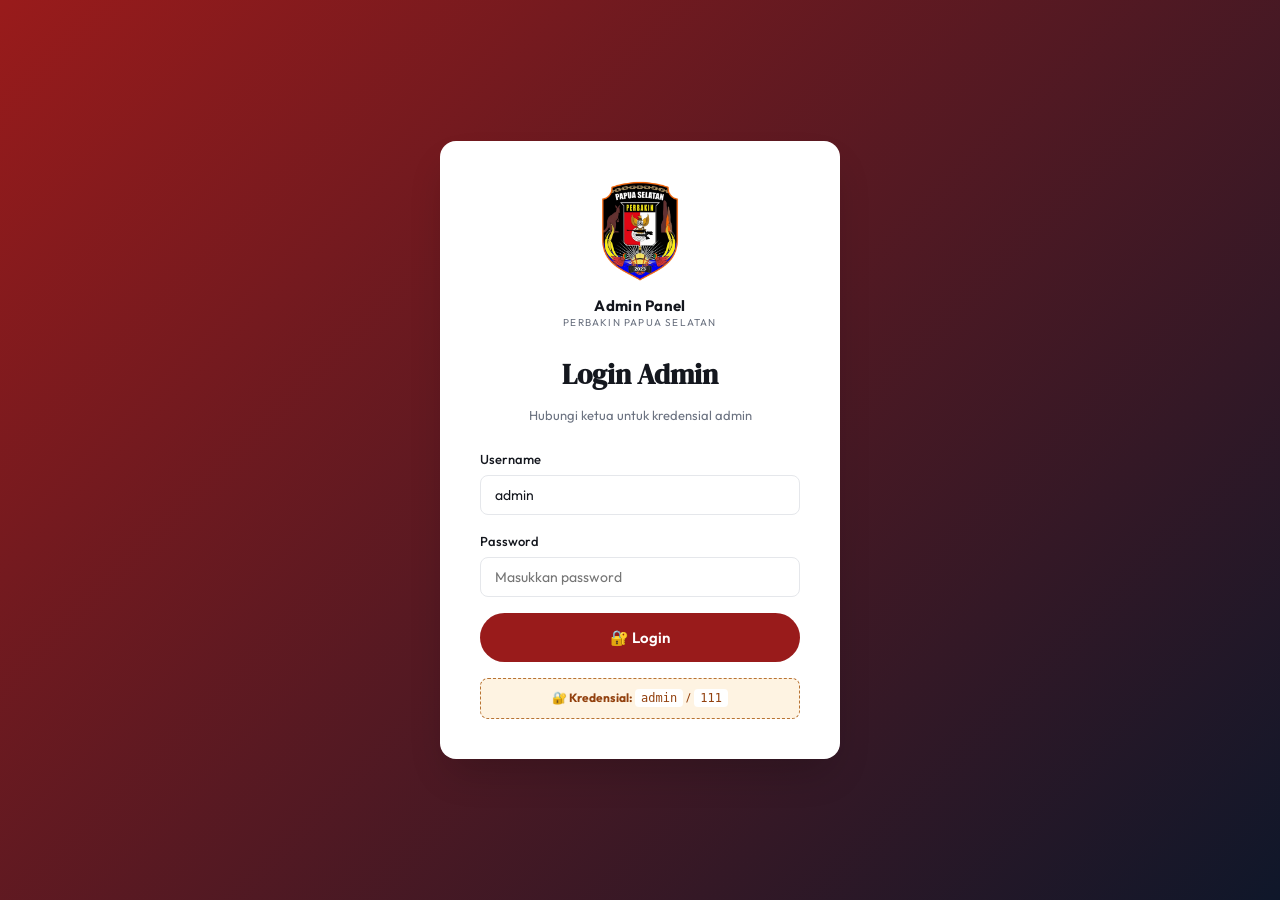
==== commit 98ce0284: "Fix: tampilkan kredensial benar di login screen" ====
--- a/admin.html
+++ b/admin.html
@@ -39,7 +39,9 @@
       </div>
       <button type="submit" class="btn btn-primary btn-block btn-lg">🔐 Login</button>
     </form>
-    <p class="text-xs text-muted text-center mt-4">Demo mode · Data disimpan di browser (localStorage)</p>
+    <div style="background: #fef3e2; border: 1px dashed #b87333; border-radius: 8px; padding: 10px 14px; margin-top: 16px; font-size: 12px; color: #92400e; text-align: center;">
+      <strong>🔐 Kredensial:</strong> <code style="background:#fff;padding:2px 6px;border-radius:4px;">admin</code> / <code style="background:#fff;padding:2px 6px;border-radius:4px;">111</code>
+    </div>
   </div>
 </div>
 
@@ -227,8 +229,8 @@
       <tbody>
         ${berita.length === 0 ? '<tr><td colspan="6" class="empty-state">Belum ada berita. Klik "+ Tambah Berita" untuk mulai.</td></tr>' : berita.map(b => `
           <tr data-id="${b.id}">
-            <td><div class="row-img ${b.pic}"></div></td>
-            <td><strong>${b.judul.substring(0, 50)}${b.judul.length > 50 ? '...' : ''}</strong></td>
+            <td><div class="row-img ${b.cover ? '' : (b.pic || 'pic-grad-1')}" style="${b.cover && b.cover.data ? 'background-image: url(\'' + b.cover.data + '\'); background-size: cover; background-position: center;' : ''}">${b.externalUrl ? '<div style="position: absolute; top: 2px; right: 2px; background: #f59e0b; color: #fff; font-size: 9px; padding: 1px 4px; border-radius: 3px;">🔗</div>' : ''}</div></td>
+            <td><strong>${b.judul.substring(0, 50)}${b.judul.length > 50 ? '...' : ''}</strong>${b.externalUrl ? ' <span style="font-size: 10px; color: #f59e0b;">📰 ' + (b.source || 'eksternal') + '</span>' : ''}</td>
             <td><span class="tag tag-red-soft">${b.kategori}</span></td>
             <td>${formatDate(b.tanggal)}</td>
             <td>${b.views || 0}</td>
@@ -245,6 +247,7 @@
 
 function formBerita(id = null) {
   const item = id ? getData('berita').find(b => b.id === id) : {};
+  const hasExternal = !!item.externalUrl;
   const content = `
     <div class="modal-header">
       <h3>${id ? 'Edit' : 'Tambah'} Berita</h3>
@@ -269,20 +272,47 @@
         <label>Tanggal *</label>
         <input type="date" class="form-input" id="modal-tanggal" value="${item.tanggal || new Date().toISOString().split('T')[0]}" required>
       </div>
+      <div class="form-group" style="background: #fef9e7; padding: 12px; border-radius: 8px; border: 1px solid #f59e0b;">
+        <label style="display: flex; align-items: center; gap: 8px; color: #92400e;">
+          <input type="checkbox" id="modal-is-external" ${hasExternal ? 'checked' : ''} onchange="toggleExternalFields(this.checked)">
+          <strong>🔗 Berita ini link ke website lain (sumber eksternal)</strong>
+        </label>
+        <div id="external-fields" style="margin-top: 10px; ${hasExternal ? '' : 'display:none;'}">
+          <label style="font-size: 13px;">URL Berita Asal *</label>
+          <input type="url" class="form-input" id="modal-external-url" value="${item.externalUrl || ''}" placeholder="https://www.kompas.com/..." oninput="previewExternalSource(this)">
+          <div id="preview-external-source" style="margin-top: 6px; font-size: 12px; color: var(--muted);">
+            ${item.externalUrl ? `Sumber: <strong>${getSourceFromUrl(item.externalUrl) || 'Tidak dikenali'}</strong>` : 'Paste URL lengkap, sumber akan otomatis terdeteksi (misal: kompas.com → "Kompas.com")'}
+          </div>
+          <div style="margin-top: 6px; font-size: 11px; color: #92400e;">
+            💡 Kalau dicentang, field "Konten Lengkap" di bawah jadi opsional (pengunjung akan diarahkan ke website asal saat klik).
+          </div>
+        </div>
+      </div>
       <div class="form-group">
         <label>Excerpt (Ringkasan) *</label>
         <textarea class="form-textarea" id="modal-excerpt" style="min-height: 60px;" required>${item.excerpt || ''}</textarea>
       </div>
-      <div class="form-group">
-        <label>Konten Lengkap *</label>
-        <textarea class="form-textarea" id="modal-content" required>${item.content || ''}</textarea>
+      <div class="form-group" id="content-group">
+        <label>Konten Lengkap <span id="content-required-mark">*</span></label>
+        <textarea class="form-textarea" id="modal-content">${item.content || ''}</textarea>
         <div class="form-hint">Pisahkan paragraf dengan baris kosong (enter 2x)</div>
       </div>
       <div class="form-group">
-        <label>Gambar Cover</label>
-        <select class="form-select" id="modal-pic">
-          ${PIC_OPTIONS.map(p => `<option value="${p}" ${item.pic === p ? 'selected' : ''}>${p.replace('pic-grad-', 'Gradient ')}</option>`).join('')}
-        </select>
+        <label>Cover (Gambar / Video)</label>
+        <input type="file" class="form-input" id="modal-cover" accept="image/*,video/*" onchange="previewBeritaCover(this)">
+        <div id="preview-cover" style="margin-top: 8px; ${item.cover ? '' : 'display:none;'}">
+          ${item.cover ? renderCoverPreview(item.cover) : ''}
+        </div>
+        <details style="margin-top: 8px; font-size: 12px;">
+          <summary style="cursor: pointer; color: var(--muted);">Atau pilih gradient bawaan (backward compat)</summary>
+          <select class="form-select" id="modal-pic" style="margin-top: 8px;">
+            <option value="">— Tidak pakai gradient —</option>
+            ${PIC_OPTIONS.map(p => `<option value="${p}" ${item.pic === p ? 'selected' : ''}>${p.replace('pic-grad-', 'Gradient ')}</option>`).join('')}
+          </select>
+        </details>
+        <div class="form-hint" style="margin-top: 6px;">
+          Gambar maks 5MB, Video maks 50MB. File disimpan sebagai base64. Upload baru = replace cover lama.
+        </div>
       </div>
     </div>
     <div class="modal-footer">
@@ -291,30 +321,200 @@
     </div>
   `;
   showModal(content);
+  // Sinkronkan required state saat buka modal
+  if (hasExternal) {
+    const ta = document.getElementById('modal-content');
+    if (ta) ta.removeAttribute('required');
+    const mark = document.getElementById('content-required-mark');
+    if (mark) mark.textContent = '(opsional)';
+  }
+}
+
+function toggleExternalFields(checked) {
+  const f = document.getElementById('external-fields');
+  const ta = document.getElementById('modal-content');
+  const mark = document.getElementById('content-required-mark');
+  if (checked) {
+    if (f) f.style.display = 'block';
+    if (ta) ta.removeAttribute('required');
+    if (mark) mark.textContent = '(opsional)';
+  } else {
+    if (f) f.style.display = 'none';
+    if (ta) ta.setAttribute('required', '');
+    if (mark) mark.textContent = '*';
+  }
+}
+
+function previewExternalSource(input) {
+  const target = document.getElementById('preview-external-source');
+  const url = input.value.trim();
+  if (!url) {
+    target.textContent = 'Paste URL lengkap, sumber akan otomatis terdeteksi (misal: kompas.com → "Kompas.com")';
+    return;
+  }
+  const source = getSourceFromUrl(url);
+  if (source) {
+    target.innerHTML = `Sumber: <strong>${source}</strong> ✅`;
+  } else {
+    target.innerHTML = '⚠️ URL tidak valid';
+  }
+}
+
+function getSourceFromUrl(url) {
+  try {
+    const u = new URL(url);
+    let host = u.hostname.replace(/^www\./, '');
+    // Map popular domains ke nama display
+    const map = {
+      'kompas.com': 'Kompas.com',
+      'detik.com': 'Detik.com',
+      'tempo.co': 'Tempo.co',
+      'cnnindonesia.com': 'CNN Indonesia',
+      'bbc.com': 'BBC',
+      'bbc.co.id': 'BBC Indonesia',
+      'cnbcindonesia.com': 'CNBC Indonesia',
+      'liputan6.com': 'Liputan6',
+      'antaranews.com': 'Antara News',
+      'republika.co.id': 'Republika',
+      'merdeka.com': 'Merdeka.com',
+      'suara.com': 'Suara.com',
+      'tribunnews.com': 'Tribun News',
+      'kumparan.com': 'Kumparan',
+      'okezone.com': 'Okezone'
+    };
+    for (const [key, val] of Object.entries(map)) {
+      if (host.includes(key)) return val;
+    }
+    // Fallback: capitalize first letter
+    return host.split('.').slice(-2, -1)[0].charAt(0).toUpperCase() + host.split('.').slice(-2, -1)[0].slice(1);
+  } catch (e) {
+    return null;
+  }
+}
+
+function renderCoverPreview(cover) {
+  if (!cover || !cover.data) return '';
+  if (cover.type && cover.type.startsWith('video')) {
+    return `<video src="${cover.data}" controls style="max-width: 100%; max-height: 200px; border-radius: 6px;"></video>
+            <div style="font-size: 11px; color: var(--muted); margin-top: 4px;">📹 Cover tersimpan${cover.name ? ' — ' + cover.name : ''}</div>`;
+  }
+  return `<img src="${cover.data}" style="max-width: 100%; max-height: 200px; border-radius: 6px; border: 1px solid var(--line);">
+          <div style="font-size: 11px; color: var(--muted); margin-top: 4px;">🖼️ Cover tersimpan${cover.name ? ' — ' + cover.name : ''}</div>`;
+}
+
+function previewBeritaCover(input) {
+  const target = document.getElementById('preview-cover');
+  const file = input.files[0];
+  if (!file) { target.style.display = 'none'; target.innerHTML = ''; return; }
+  const isImage = file.type.startsWith('image/');
+  const isVideo = file.type.startsWith('video/');
+  if (!isImage && !isVideo) {
+    showToast('Format harus gambar atau video!', 'error');
+    input.value = '';
+    return;
+  }
+  const maxSize = isImage ? 5 * 1024 * 1024 : 50 * 1024 * 1024;
+  if (file.size > maxSize) {
+    showToast(`Ukuran ${isImage ? 'gambar' : 'video'} terlalu besar! Maks ${isImage ? '5MB' : '50MB'}`, 'error');
+    input.value = '';
+    return;
+  }
+  const reader = new FileReader();
+  reader.onload = (e) => {
+    target.style.display = 'block';
+    target.innerHTML = renderCoverPreview({ type: file.type, name: file.name, data: e.target.result });
+  };
+  reader.readAsDataURL(file);
 }
 
 function simpanBerita(id) {
+  const isExternal = document.getElementById('modal-is-external').checked;
   const data = {
     judul: document.getElementById('modal-judul').value,
     kategori: document.getElementById('modal-kategori').value,
     tanggal: document.getElementById('modal-tanggal').value,
     excerpt: document.getElementById('modal-excerpt').value,
     content: document.getElementById('modal-content').value,
-    pic: document.getElementById('modal-pic').value
+    pic: document.getElementById('modal-pic').value || null
   };
-  if (!data.judul || !data.excerpt || !data.content) {
-    showToast('Lengkapi semua field wajib!', 'error');
+  if (!data.judul || !data.excerpt) {
+    showToast('Lengkapi judul dan excerpt!', 'error');
     return;
   }
-  if (id) {
-    updateItem('berita', id, data);
-    showToast('Berita berhasil diperbarui!', 'success');
+  if (!isExternal && !data.content) {
+    showToast('Konten lengkap wajib untuk berita internal!', 'error');
+    return;
+  }
+
+  // External link
+  if (isExternal) {
+    const url = document.getElementById('modal-external-url').value.trim();
+    if (!url) {
+      showToast('URL berita eksternal wajib diisi!', 'error');
+      return;
+    }
+    if (!getSourceFromUrl(url)) {
+      showToast('URL tidak valid!', 'error');
+      return;
+    }
+    data.externalUrl = url;
+    data.source = getSourceFromUrl(url);
   } else {
-    addItem('berita', data);
-    showToast('Berita berhasil ditambahkan!', 'success');
-  }
-  closeModal();
-  showPage('berita');
+    data.externalUrl = null;
+    data.source = null;
+  }
+
+  // Existing data (untuk edit)
+  const existing = id ? getData('berita').find(b => b.id === id) : null;
+  data.cover = existing ? existing.cover : null;
+
+  const coverInput = document.getElementById('modal-cover');
+
+  function readFileBase64(file) {
+    return new Promise((resolve, reject) => {
+      const reader = new FileReader();
+      reader.onload = e => resolve(e.target.result);
+      reader.onerror = reject;
+      reader.readAsDataURL(file);
+    });
+  }
+
+  (async () => {
+    try {
+      if (coverInput.files[0]) {
+        const f = coverInput.files[0];
+        const isImage = f.type.startsWith('image/');
+        const isVideo = f.type.startsWith('video/');
+        if (!isImage && !isVideo) {
+          showToast('Cover harus gambar atau video!', 'error');
+          return;
+        }
+        const maxSize = isImage ? 5 * 1024 * 1024 : 50 * 1024 * 1024;
+        if (f.size > maxSize) {
+          showToast(`Cover terlalu besar! Maks ${isImage ? '5MB' : '50MB'}`, 'error');
+          return;
+        }
+        data.cover = {
+          type: f.type,
+          name: f.name,
+          size: f.size,
+          data: await readFileBase64(f)
+        };
+      }
+
+      if (id) {
+        updateItem('berita', id, data);
+        showToast('Berita diperbarui!', 'success');
+      } else {
+        addItem('berita', data);
+        showToast('Berita ditambahkan!', 'success');
+      }
+      closeModal();
+      showPage('berita');
+    } catch (err) {
+      showToast('Gagal membaca file: ' + err.message, 'error');
+    }
+  })();
 }
 
 // KLUB ADMIN
@@ -396,6 +596,50 @@
         <label>Deskripsi</label>
         <textarea class="form-textarea" id="modal-deskripsi">${item.deskripsi || ''}</textarea>
       </div>
+      <div class="form-group">
+        <label>Logo Klub (opsional, maks 1MB)</label>
+        <input type="file" class="form-input" id="modal-logo" accept="image/*" onchange="previewKlubLogo(this)">
+        <div id="preview-logo" style="margin-top: 8px; ${item.logo ? '' : 'display:none;'}">
+          ${item.logo ? `<img src="${item.logo}" style="max-width: 120px; max-height: 120px; border-radius: 8px; border: 1px solid var(--line);">` : ''}
+        </div>
+      </div>
+      <details style="margin-top: 8px; background: #f8fafc; padding: 12px; border-radius: 8px;">
+        <summary style="cursor: pointer; font-weight: 600; color: var(--ink);">📋 Info Detail Klub (untuk halaman profil)</summary>
+        <div style="margin-top: 12px; padding-top: 12px; border-top: 1px solid var(--line);">
+          <div class="form-group">
+            <label>Susunan Pengurus Utama</label>
+            <textarea class="form-textarea" id="modal-pengurus-detail" style="min-height: 80px;" placeholder="Ketua: Nama&#10;Wakil: Nama&#10;Sekretaris: Nama&#10;Bendahara: Nama">${item.pengurusDetail || ''}</textarea>
+            <div class="form-hint">Satu nama per baris, format: <code>Jabatan: Nama</code></div>
+          </div>
+          <div class="form-group">
+            <label>Daftar Atlet (nama & kategori)</label>
+            <textarea class="form-textarea" id="modal-atlet-detail" style="min-height: 80px;" placeholder="Maria Kaize - Air Rifle&#10;Yohanes B - Pistol&#10;...">${item.atletDetail || ''}</textarea>
+            <div class="form-hint">Satu atlet per baris, format: <code>Nama - Kategori</code></div>
+          </div>
+          <div class="form-group">
+            <label>Alamat Sekretariat</label>
+            <input type="text" class="form-input" id="modal-alamat" value="${item.alamat || ''}" placeholder="Jl. ...">
+          </div>
+          <div class="form-group" style="display: grid; grid-template-columns: 1fr 1fr; gap: 12px;">
+            <div>
+              <label>Telepon / WhatsApp</label>
+              <input type="text" class="form-input" id="modal-telp" value="${item.telp || ''}" placeholder="0853-xxx atau 628xxx">
+            </div>
+            <div>
+              <label>Email</label>
+              <input type="email" class="form-input" id="modal-email" value="${item.email || ''}" placeholder="klub@...">
+            </div>
+          </div>
+          <div class="form-group">
+            <label>Media Sosial</label>
+            <div style="display: grid; grid-template-columns: 1fr 1fr 1fr; gap: 8px;">
+              <input type="url" class="form-input" id="modal-instagram" value="${item.instagram || ''}" placeholder="Instagram URL">
+              <input type="url" class="form-input" id="modal-facebook" value="${item.facebook || ''}" placeholder="Facebook URL">
+              <input type="url" class="form-input" id="modal-youtube" value="${item.youtube || ''}" placeholder="YouTube URL">
+            </div>
+          </div>
+        </div>
+      </details>
     </div>
     <div class="modal-footer">
       <button class="btn btn-outline" onclick="closeModal()">Batal</button>
@@ -403,6 +647,23 @@
     </div>
   `;
   showModal(content);
+}
+
+function previewKlubLogo(input) {
+  const target = document.getElementById('preview-logo');
+  const file = input.files[0];
+  if (!file) { target.style.display = 'none'; target.innerHTML = ''; return; }
+  if (file.size > 1 * 1024 * 1024) {
+    showToast('Logo maksimal 1MB!', 'error');
+    input.value = '';
+    return;
+  }
+  const reader = new FileReader();
+  reader.onload = (e) => {
+    target.style.display = 'block';
+    target.innerHTML = `<img src="${e.target.result}" style="max-width: 120px; max-height: 120px; border-radius: 8px; border: 1px solid var(--line);">`;
+  };
+  reader.readAsDataURL(file);
 }
 
 function simpanKlub(id) {
@@ -414,12 +675,58 @@
     atlet: parseInt(document.getElementById('modal-atlet').value),
     kategori: parseInt(document.getElementById('modal-kategori').value),
     status: document.getElementById('modal-status').value,
-    deskripsi: document.getElementById('modal-deskripsi').value
+    deskripsi: document.getElementById('modal-deskripsi').value,
+    pengurusDetail: document.getElementById('modal-pengurus-detail').value,
+    atletDetail: document.getElementById('modal-atlet-detail').value,
+    alamat: document.getElementById('modal-alamat').value,
+    telp: document.getElementById('modal-telp').value,
+    email: document.getElementById('modal-email').value,
+    instagram: document.getElementById('modal-instagram').value,
+    facebook: document.getElementById('modal-facebook').value,
+    youtube: document.getElementById('modal-youtube').value
   };
   if (!data.nama || !data.singkatan) {
     showToast('Lengkapi field wajib!', 'error');
     return;
   }
+
+  // Existing logo (untuk edit)
+  const existing = id ? getData('klub').find(k => k.id === id) : null;
+  data.logo = existing ? existing.logo : null;
+
+  const logoInput = document.getElementById('modal-logo');
+  function readFileBase64(file) {
+    return new Promise((resolve, reject) => {
+      const reader = new FileReader();
+      reader.onload = e => resolve(e.target.result);
+      reader.onerror = reject;
+      reader.readAsDataURL(file);
+    });
+  }
+
+  (async () => {
+    try {
+      if (logoInput.files[0]) {
+        if (logoInput.files[0].size > 1 * 1024 * 1024) {
+          showToast('Logo maksimal 1MB!', 'error');
+          return;
+        }
+        data.logo = await readFileBase64(logoInput.files[0]);
+      }
+      if (id) {
+        updateItem('klub', id, data);
+        showToast('Klub diperbarui!', 'success');
+      } else {
+        addItem('klub', data);
+        showToast('Klub ditambahkan!', 'success');
+      }
+      closeModal();
+      showPage('klub');
+    } catch (err) {
+      showToast('Gagal membaca file: ' + err.message, 'error');
+    }
+  })();
+}
   if (id) {
     updateItem('klub', id, data);
     showToast('Klub berhasil diperbarui!', 'success');
@@ -566,15 +873,25 @@
           ${item.pdf ? `📄 <strong>${item.pdfName || 'File PDF'}</strong> <span style="color: var(--muted);">(tersimpan)</span>` : ''}
         </div>
       </div>
+      <div class="form-group" style="background: #f0f9ff; padding: 12px; border-radius: 8px; border: 1px dashed #3b82f6;">
+        <label style="color: #1e40af;">🔗 Link Google Drive (opsional, untuk file besar)</label>
+        <input type="url" class="form-input" id="modal-drive-link" value="${item.driveLink || ''}" placeholder="https://drive.google.com/file/d/..." oninput="previewDriveLink(this)">
+        <div id="preview-drive" style="margin-top: 8px; font-size: 12px; color: var(--muted);">
+          ${item.driveLink ? `✅ <strong>Link Drive tersimpan</strong>${parseGoogleDriveUrl(item.driveLink) ? ' (file ID valid)' : ' (format URL tidak dikenali)'}` : 'Paste link share Google Drive (pastikan sudah di-share "Siapa saja yang memiliki link")'}
+        </div>
+        <div style="margin-top: 6px; font-size: 11px; color: #475569;">
+          💡 <strong>Prioritas:</strong> kalau link Drive diisi, link itu yang dipakai untuk download (file PDF diabaikan). Cocok untuk PDF &gt; 5MB.
+        </div>
+      </div>
       <div style="background: #fef3c7; border-left: 3px solid #f59e0b; padding: 12px; border-radius: 6px; margin-top: 12px; font-size: 12px; color: #78350f;">
         <strong>⚠️ PENTING — Limit Browser:</strong><br>
         File disimpan sebagai <strong>base64 di localStorage browser</strong>, bukan di server. Browser punya batas <strong>~5-10MB per origin</strong>.<br><br>
-        <strong>Untuk file &gt; 5MB:</strong> upload ke Google Drive / Dropbox, lalu simpan sebagai <strong>link eksternal</strong> (fitur ini akan datang).<br>
+        <strong>Untuk file &gt; 5MB:</strong> gunakan <strong>link Google Drive</strong> di atas (disarankan).<br>
         <strong>Risiko file 100MB:</strong> base64 = 133MB string, akan <strong>mengisi localStorage &amp; menyebabkan data hilang</strong>.
       </div>
       <p class="text-muted" style="font-size: 12px; margin-top: 8px;">
         · File disimpan sebagai base64 di browser (tidak upload ke server)<br>
-        · Kosongkan field upload = gunakan file lama (saat edit) atau tidak ada file (saat tambah)
+        · Kosongkan field upload/link = gunakan data lama (saat edit) atau tidak ada file (saat tambah)
       </p>
     </div>
     <div class="modal-footer">
@@ -622,6 +939,75 @@
   target.innerHTML = `📄 <strong>${file.name}</strong> <span style="color: var(--muted);">(${(file.size/1024/1024).toFixed(2)} MB — siap diupload)</span>`;
 }
 
+// Google Drive helpers
+function parseGoogleDriveUrl(url) {
+  if (!url) return null;
+  // Format 1: https://drive.google.com/file/d/FILE_ID/view
+  let m = url.match(/\/file\/d\/([a-zA-Z0-9_-]+)/);
+  if (m) return m[1];
+  // Format 2: https://drive.google.com/open?id=FILE_ID
+  m = url.match(/[?&]id=([a-zA-Z0-9_-]+)/);
+  if (m) return m[1];
+  // Format 3: https://drive.google.com/uc?id=FILE_ID&export=download
+  m = url.match(/\/uc\?.*id=([a-zA-Z0-9_-]+)/);
+  if (m) return m[1];
+  return null;
+}
+
+function getGoogleDriveDirectUrl(url) {
+  const id = parseGoogleDriveUrl(url);
+  if (!id) return url;
+  return `https://drive.google.com/uc?export=download&id=${id}`;
+}
+
+function previewDriveLink(input) {
+  const target = document.getElementById('preview-drive');
+  const url = input.value.trim();
+  if (!url) {
+    target.innerHTML = 'Paste link share Google Drive (pastikan sudah di-share "Siapa saja yang memiliki link")';
+    return;
+  }
+  const id = parseGoogleDriveUrl(url);
+  if (id) {
+    target.innerHTML = `✅ <strong>Link valid</strong> — File ID: <code>${id}</code>`;
+  } else {
+    target.innerHTML = `⚠️ Format URL tidak dikenali. Pastikan link dari Google Drive (format: drive.google.com/file/d/...)`;
+  }
+}
+
+function previewVideoLink(input) {
+  const target = document.getElementById('preview-video-link');
+  const url = input.value.trim();
+  if (!url) {
+    target.innerHTML = 'Mendukung YouTube (youtu.be / youtube.com/watch) dan Google Drive. Untuk video &gt; 50MB.';
+    return;
+  }
+  if (parseYouTubeUrl(url)) {
+    target.innerHTML = '✅ YouTube link valid — akan di-embed otomatis';
+  } else if (parseGoogleDriveUrl(url)) {
+    target.innerHTML = '✅ Google Drive link valid — akan di-embed otomatis';
+  } else {
+    target.innerHTML = '⚠️ Format tidak dikenali. Gunakan YouTube atau Google Drive saja.';
+  }
+}
+
+// YouTube helpers
+function parseYouTubeUrl(url) {
+  if (!url) return null;
+  let m = url.match(/[?&]v=([a-zA-Z0-9_-]{11})/);
+  if (m) return m[1];
+  m = url.match(/youtu\.be\/([a-zA-Z0-9_-]{11})/);
+  if (m) return m[1];
+  m = url.match(/\/embed\/([a-zA-Z0-9_-]{11})/);
+  if (m) return m[1];
+  return null;
+}
+
+function getYouTubeEmbedUrl(url) {
+  const id = parseYouTubeUrl(url);
+  return id ? `https://www.youtube.com/embed/${id}` : url;
+}
+
 function simpanPengumuman(id) {
   const data = {
     judul: document.getElementById('modal-judul').value,
@@ -634,6 +1020,7 @@
   data.gambar = existing ? existing.gambar : null;
   data.pdf = existing ? existing.pdf : null;
   data.pdfName = existing ? existing.pdfName : null;
+  data.driveLink = existing ? existing.driveLink : null;
 
   const gambarInput = document.getElementById('modal-gambar');
   const pdfInput = document.getElementById('modal-pdf');
@@ -667,6 +1054,22 @@
         data.pdfName = pdfInput.files[0].name;
       }
 
+      // Drive link (prioritas atas PDF upload)
+      const driveInput = document.getElementById('modal-drive-link');
+      if (driveInput) {
+        const link = driveInput.value.trim();
+        if (link) {
+          if (parseGoogleDriveUrl(link)) {
+            data.driveLink = link;
+          } else {
+            showToast('Format link Google Drive tidak valid!', 'error');
+            return;
+          }
+        } else {
+          data.driveLink = null;
+        }
+      }
+
       if (id) {
         updateItem('pengumuman', id, data);
         showToast('Pengumuman diperbarui!', 'success');
@@ -722,6 +1125,16 @@
         <div id="preview-files" style="display: grid; grid-template-columns: repeat(4, 1fr); gap: 8px; margin-top: 10px;"></div>
         <div id="files-info" style="margin-top: 8px; font-size: 12px; color: var(--muted);"></div>
         ${existingFiles.length > 0 && existingFiles[0].data ? `<div style="margin-top: 12px; padding: 8px; background: #f0f9ff; border-radius: 6px; font-size: 12px;">📁 ${existingFiles.length} file tersimpan (kosongkan upload = tetap pakai file lama)</div>` : ''}
+      </div>
+      <div class="form-group" style="background: #f0f9ff; padding: 12px; border-radius: 8px; border: 1px dashed #3b82f6;">
+        <label style="color: #1e40af;">🎬 Link Video (opsional, untuk video besar dari YouTube / Google Drive)</label>
+        <input type="url" class="form-input" id="modal-video-link" value="${item.videoLink || ''}" placeholder="https://youtu.be/... atau https://drive.google.com/file/d/..." oninput="previewVideoLink(this)">
+        <div id="preview-video-link" style="margin-top: 8px; font-size: 12px; color: var(--muted);">
+          ${item.videoLink ? (parseYouTubeUrl(item.videoLink) ? '✅ YouTube valid' : (parseGoogleDriveUrl(item.videoLink) ? '✅ Google Drive valid' : '⚠️ Format tidak dikenali')) : 'Mendukung YouTube (youtu.be / youtube.com/watch) dan Google Drive. Untuk video &gt; 50MB.'}
+        </div>
+        <div style="margin-top: 6px; font-size: 11px; color: #475569;">
+          💡 Video dari link ini akan di-embed di lightbox saat dibuka. Upload lokal diprioritaskan kalau ada.
+        </div>
       </div>
       <p class="text-muted" style="font-size: 12px; margin-top: 8px;">
         · Foto: maks 5MB per file<br>
@@ -793,6 +1206,7 @@
   // Existing data (untuk edit)
   const existing = id ? getData('galeri').find(g => g.id === id) : null;
   data.files = existing && existing.files ? existing.files : [];
+  data.videoLink = existing && existing.videoLink ? existing.videoLink : null;
 
   const filesInput = document.getElementById('modal-files');
   const newFiles = filesInput.files ? Array.from(filesInput.files).slice(0, 10) : [];
@@ -839,6 +1253,26 @@
         data.kategori = existing.kategori || 'Foto';
       }
 
+      // Video link (YouTube / Google Drive)
+      const videoInput = document.getElementById('modal-video-link');
+      if (videoInput) {
+        const link = videoInput.value.trim();
+        if (link) {
+          if (parseYouTubeUrl(link) || parseGoogleDriveUrl(link)) {
+            data.videoLink = link;
+            // Kalau gak ada file upload & ada link, set kategori ke Video
+            if (newFiles.length === 0 && (!data.files || data.files.length === 0)) {
+              data.kategori = 'Video';
+            }
+          } else {
+            showToast('Format link video tidak valid (YouTube/Google Drive only)!', 'error');
+            return;
+          }
+        } else {
+          data.videoLink = null;
+        }
+      }
+
       if (id) {
         updateItem('galeri', id, data);
         showToast('Galeri diperbarui!', 'success');
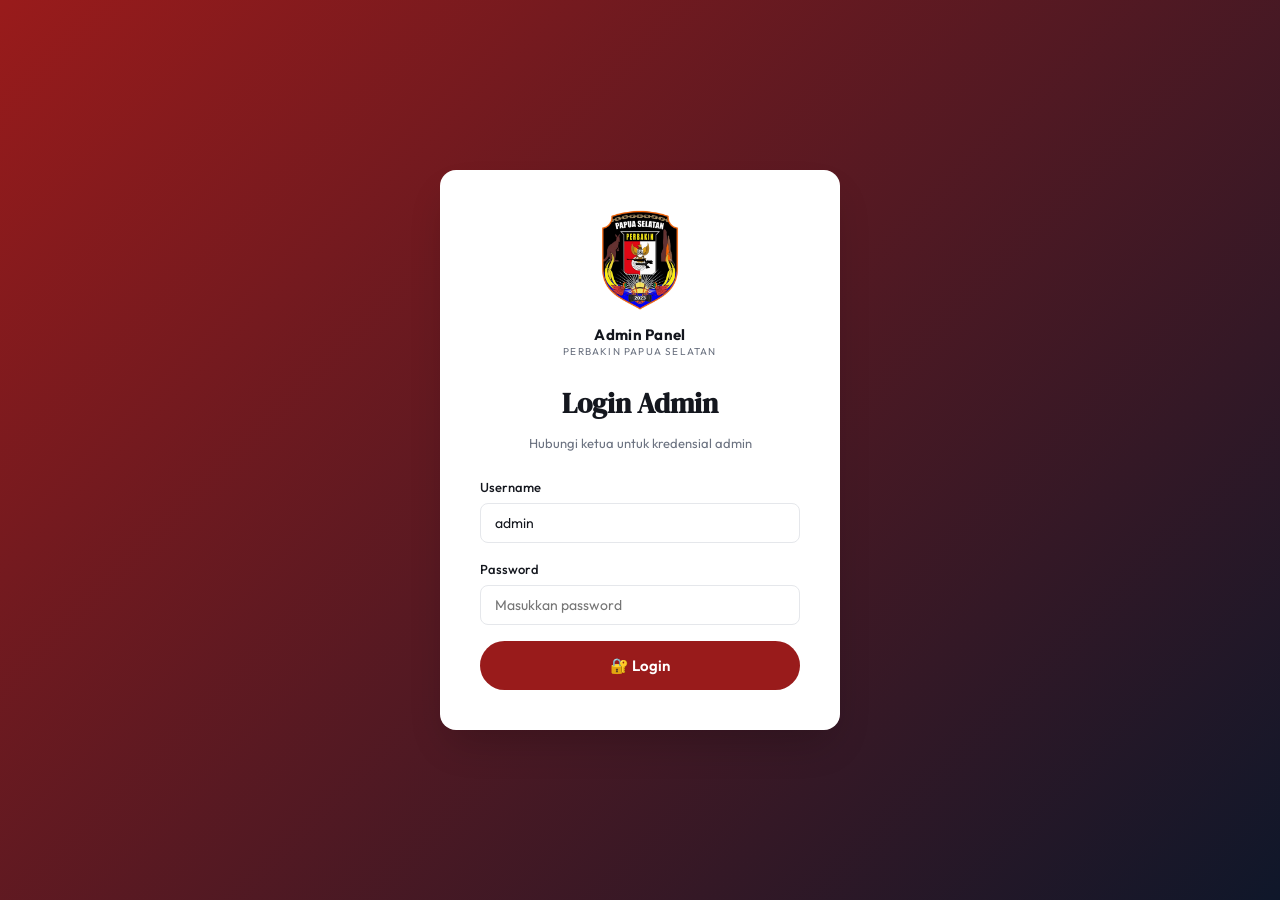
==== commit f2f62169: "Hapus box info kredensial dari halaman login" ====
--- a/admin.html
+++ b/admin.html
@@ -39,9 +39,6 @@
       </div>
       <button type="submit" class="btn btn-primary btn-block btn-lg">🔐 Login</button>
     </form>
-    <div style="background: #fef3e2; border: 1px dashed #b87333; border-radius: 8px; padding: 10px 14px; margin-top: 16px; font-size: 12px; color: #92400e; text-align: center;">
-      <strong>🔐 Kredensial:</strong> <code style="background:#fff;padding:2px 6px;border-radius:4px;">admin</code> / <code style="background:#fff;padding:2px 6px;border-radius:4px;">111</code>
-    </div>
   </div>
 </div>
 
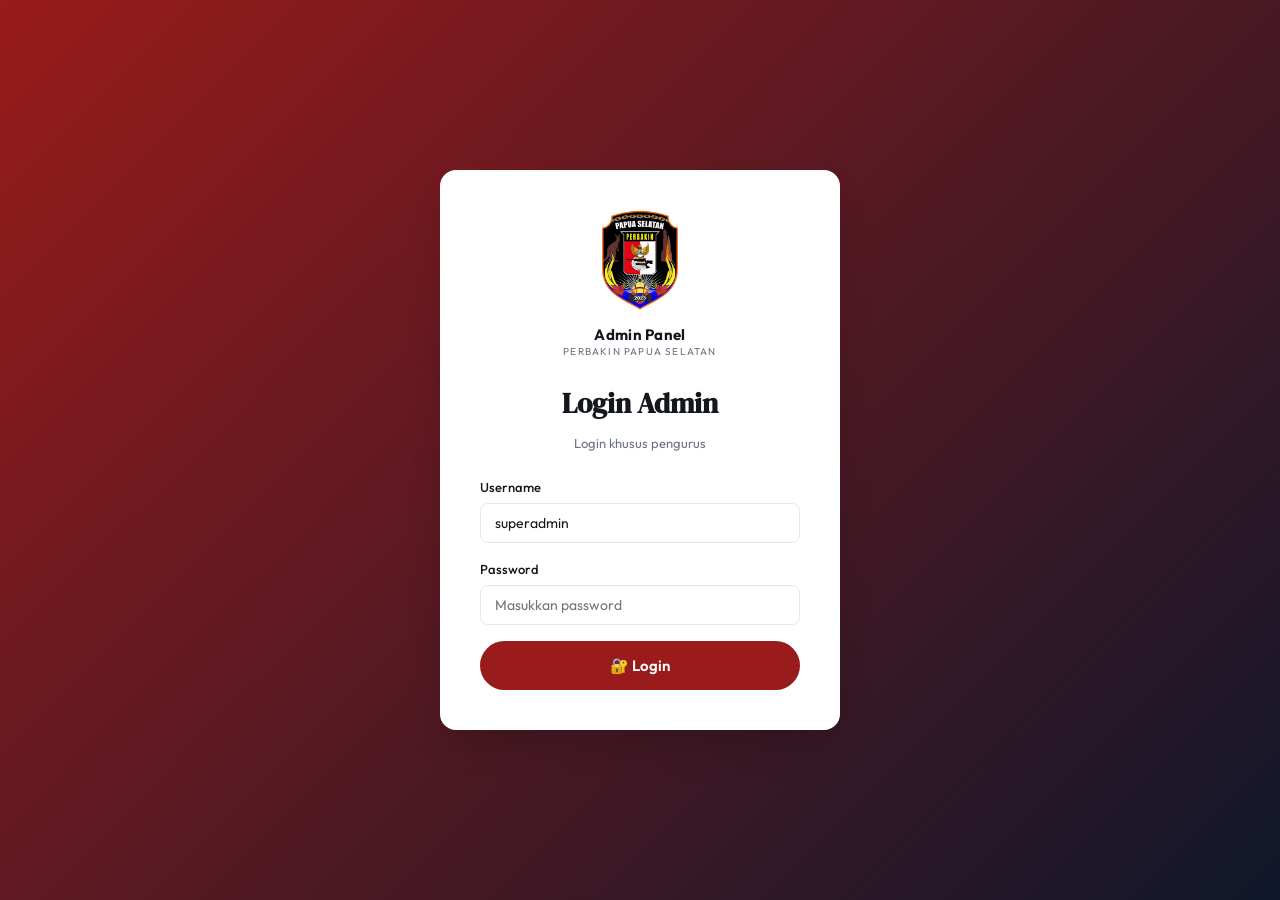
==== commit 8afd1f85: "Username superadmin, hapus semua clue kredensial" ====
--- a/admin.html
+++ b/admin.html
@@ -27,11 +27,11 @@
       </div>
     </div>
     <h2>Login Admin</h2>
-    <p>Hubungi ketua untuk kredensial admin</p>
+    <p>Login khusus pengurus</p>
     <form onsubmit="doLogin(event)">
       <div class="form-group">
         <label>Username</label>
-        <input type="text" class="form-input" id="login-user" value="admin" required autocomplete="username">
+        <input type="text" class="form-input" id="login-user" value="superadmin" required autocomplete="username">
       </div>
       <div class="form-group">
         <label>Password</label>
@@ -84,7 +84,7 @@
   const user = document.getElementById('login-user').value.trim();
   const pass = document.getElementById('login-pass').value;
 
-  const ADMIN_USER = 'admin';
+  const ADMIN_USER = 'superadmin';
   const ADMIN_PASS = '111';
 
   if (user !== ADMIN_USER || pass !== ADMIN_PASS) {
